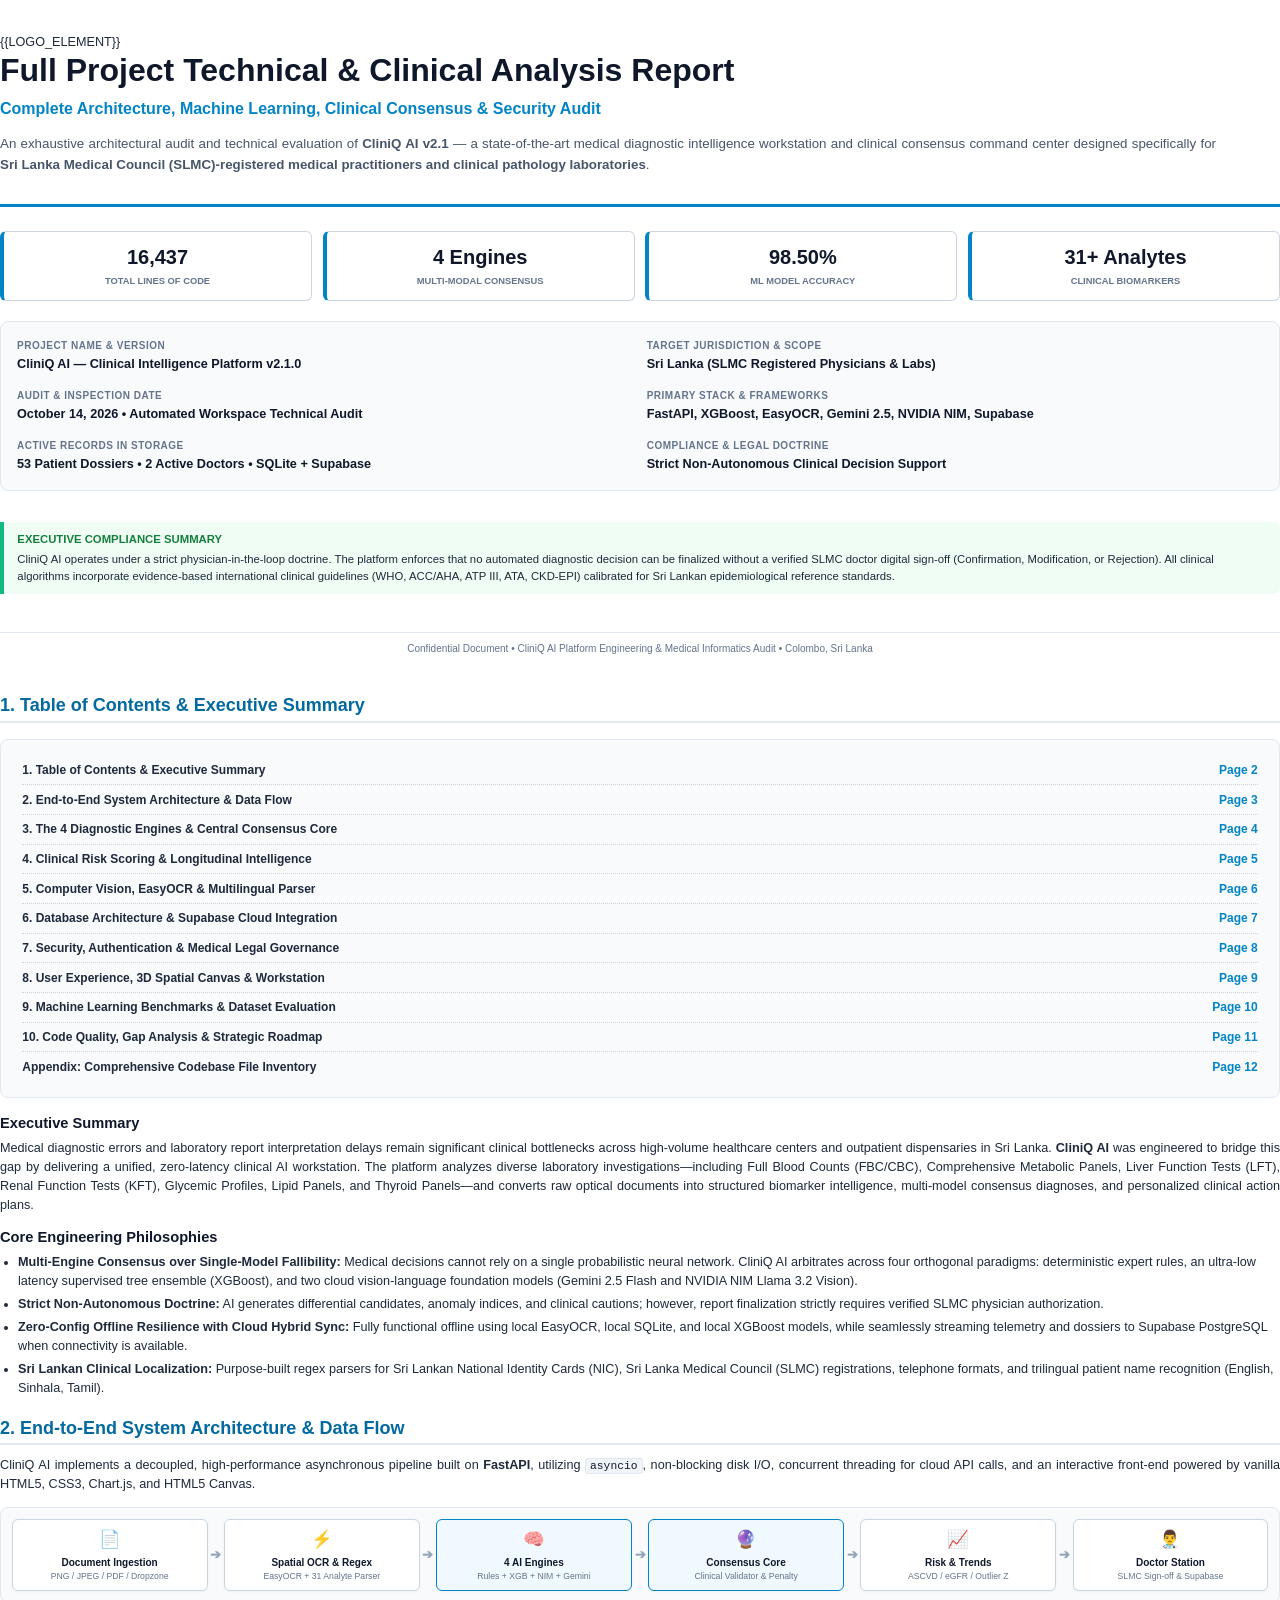
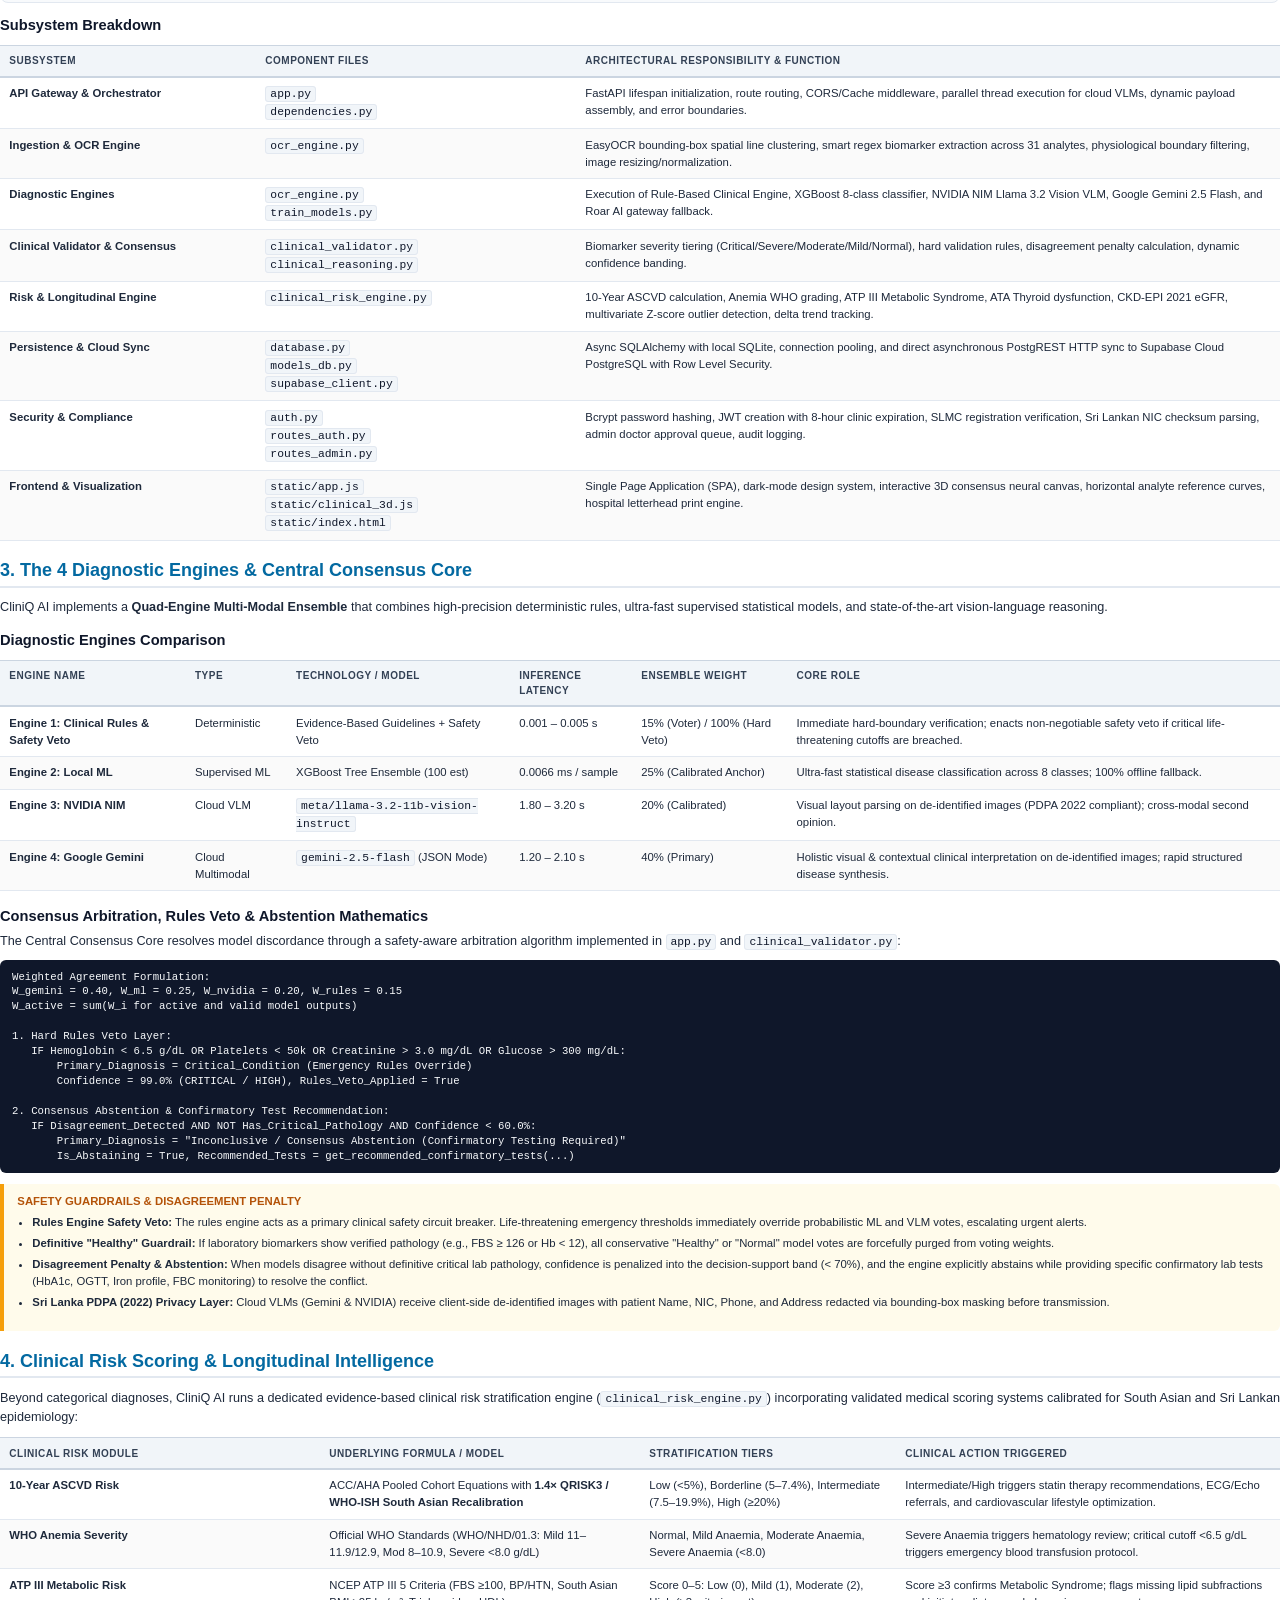
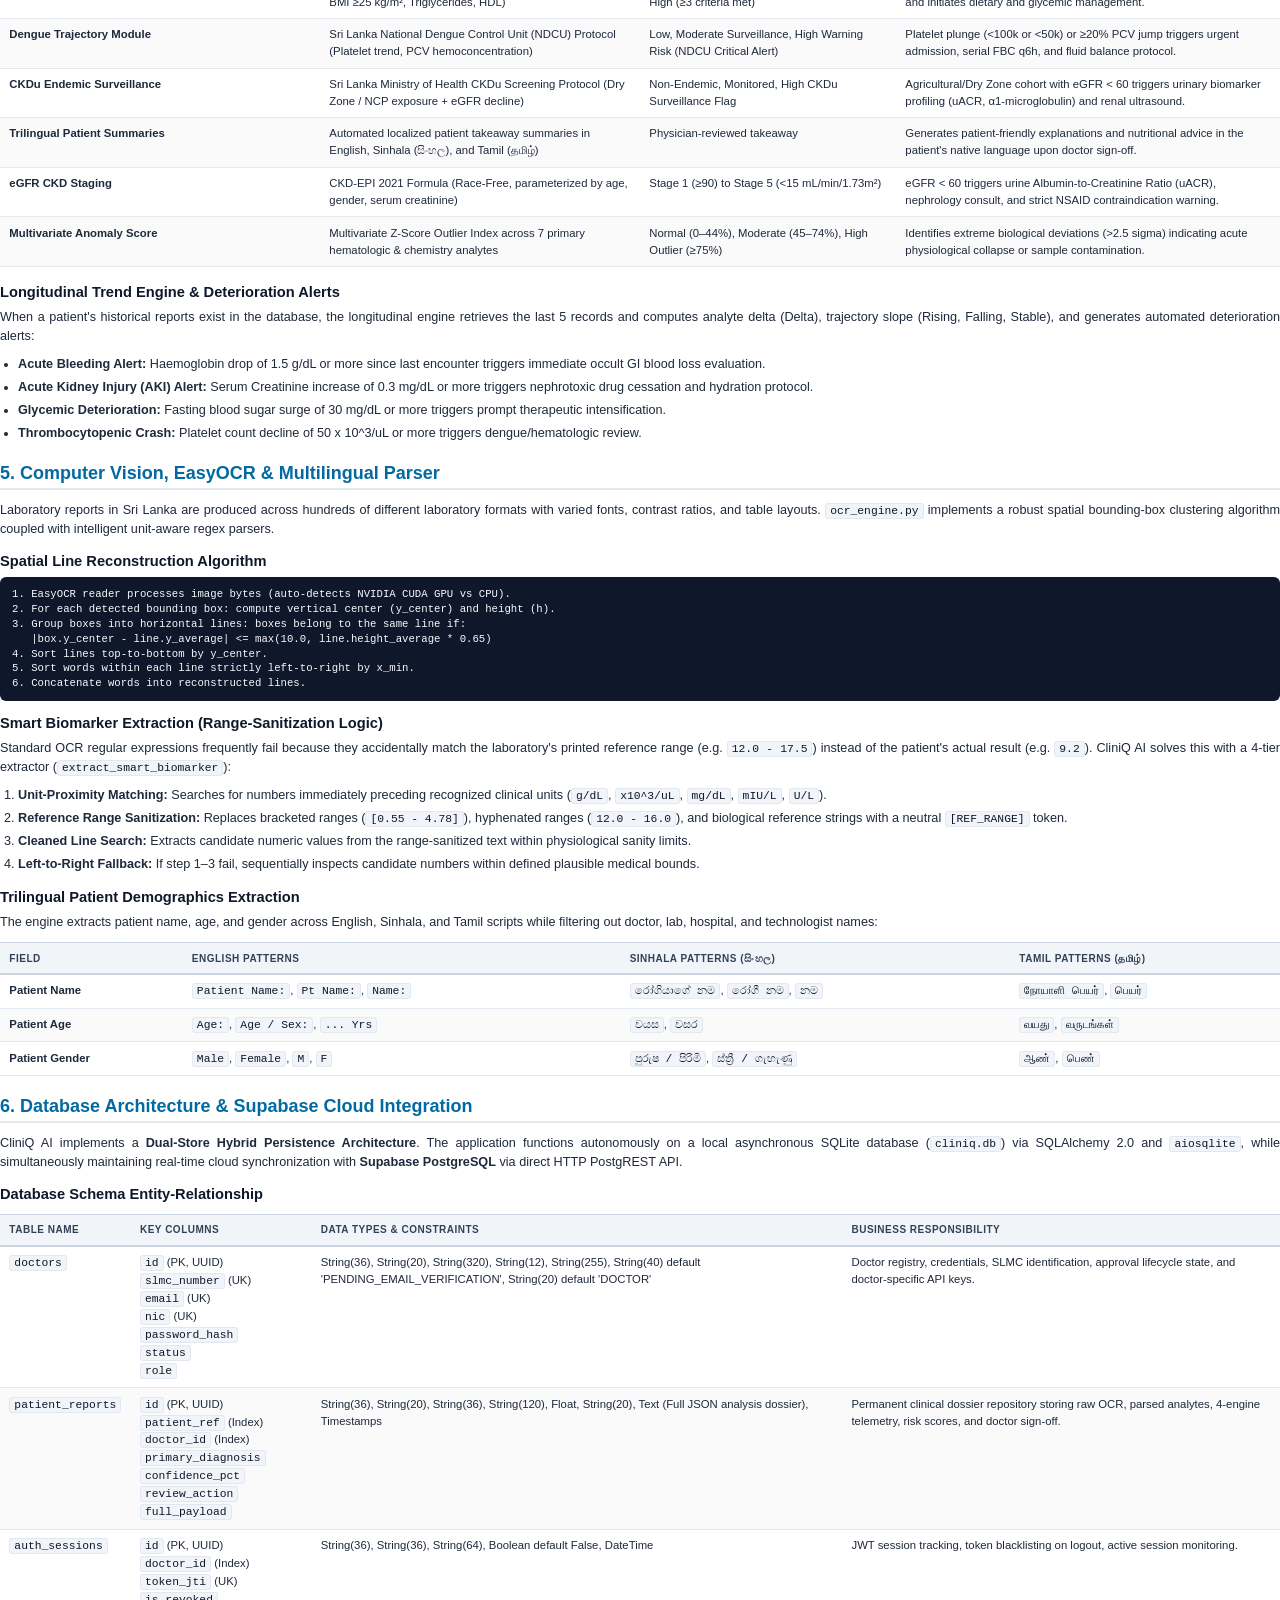
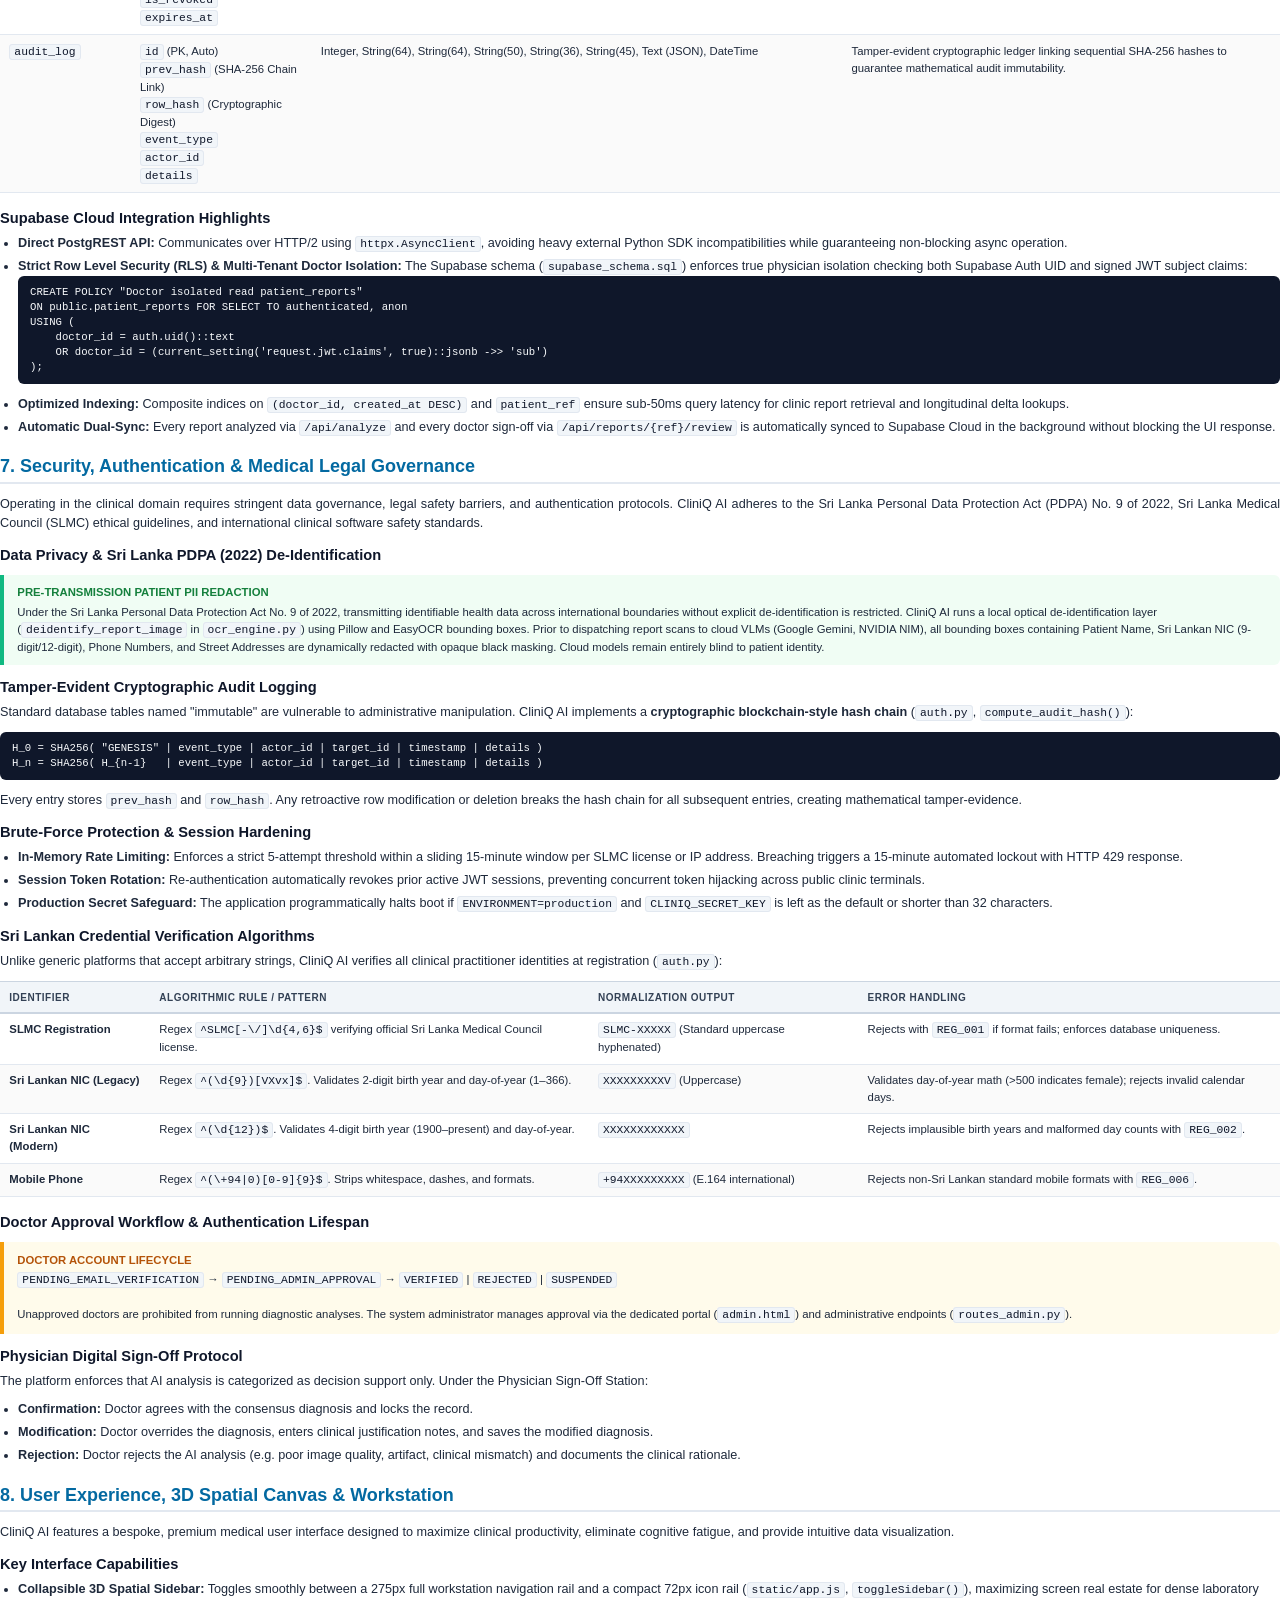
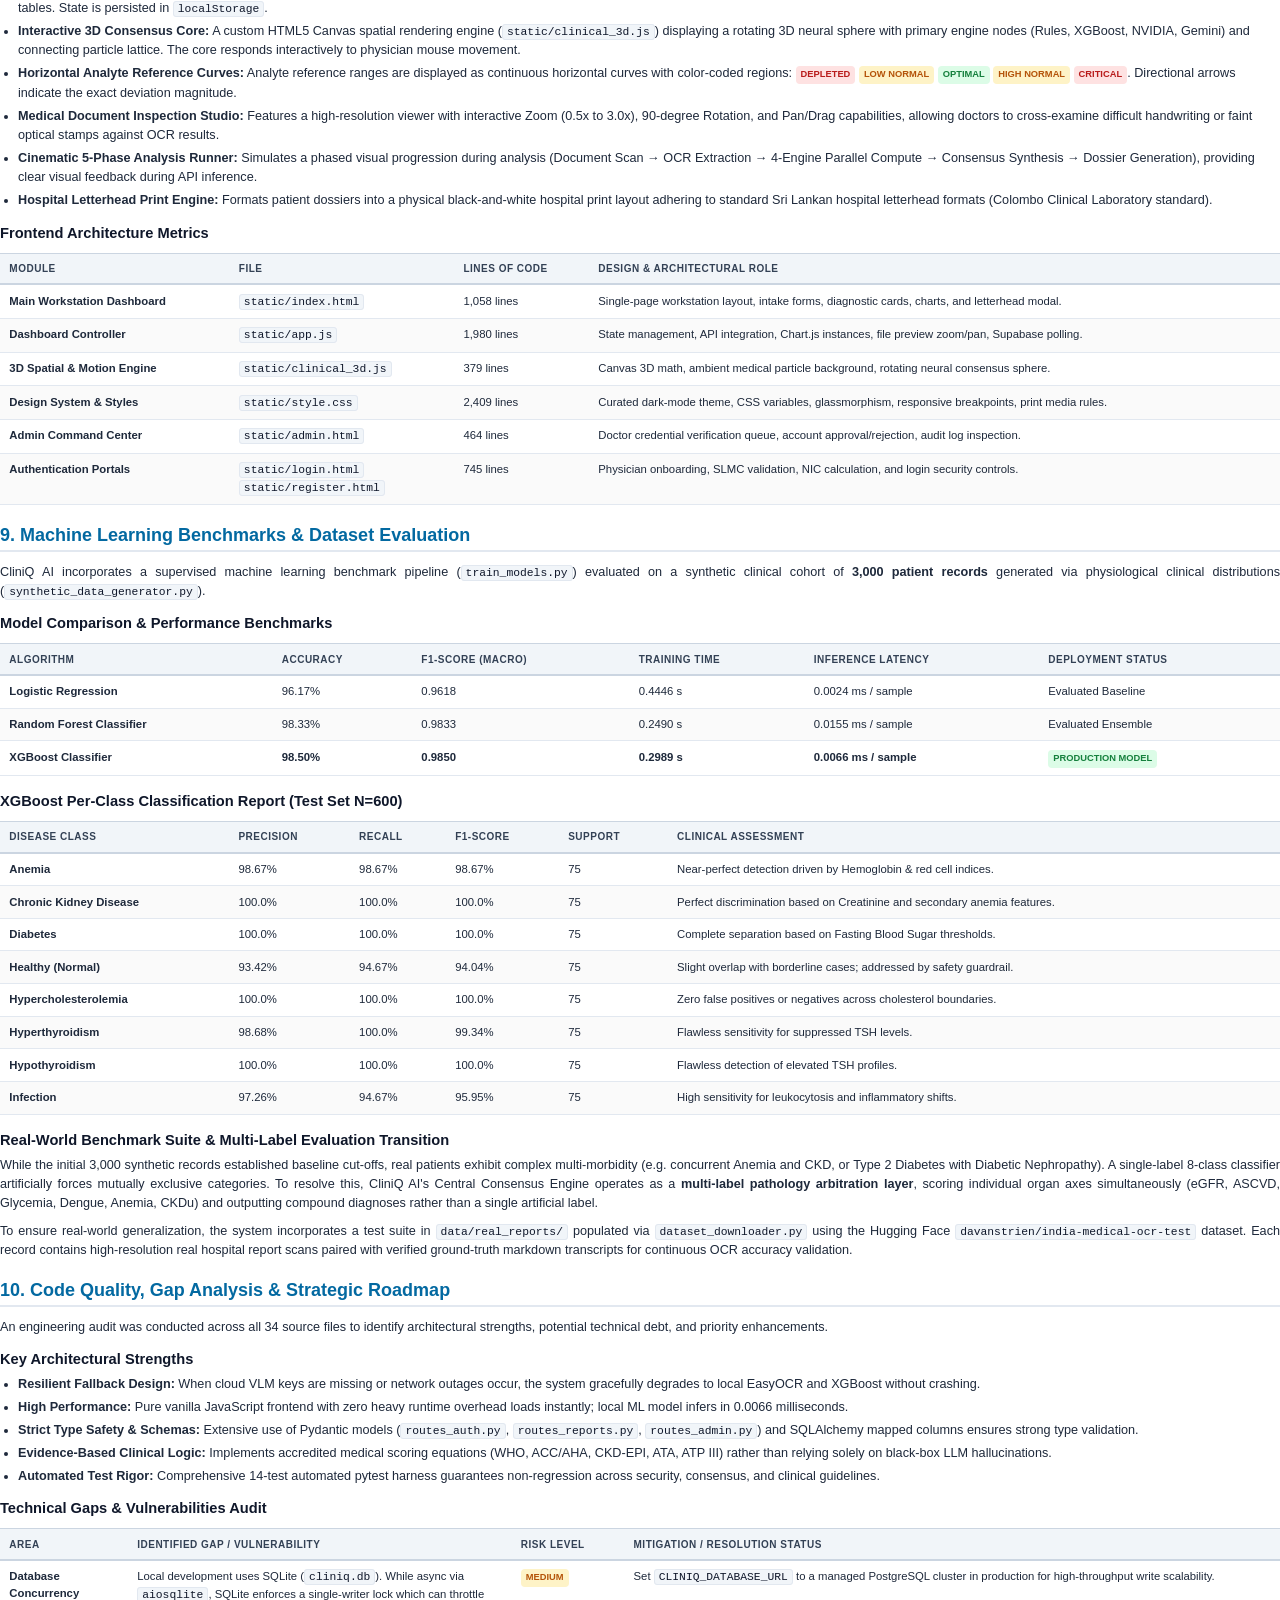
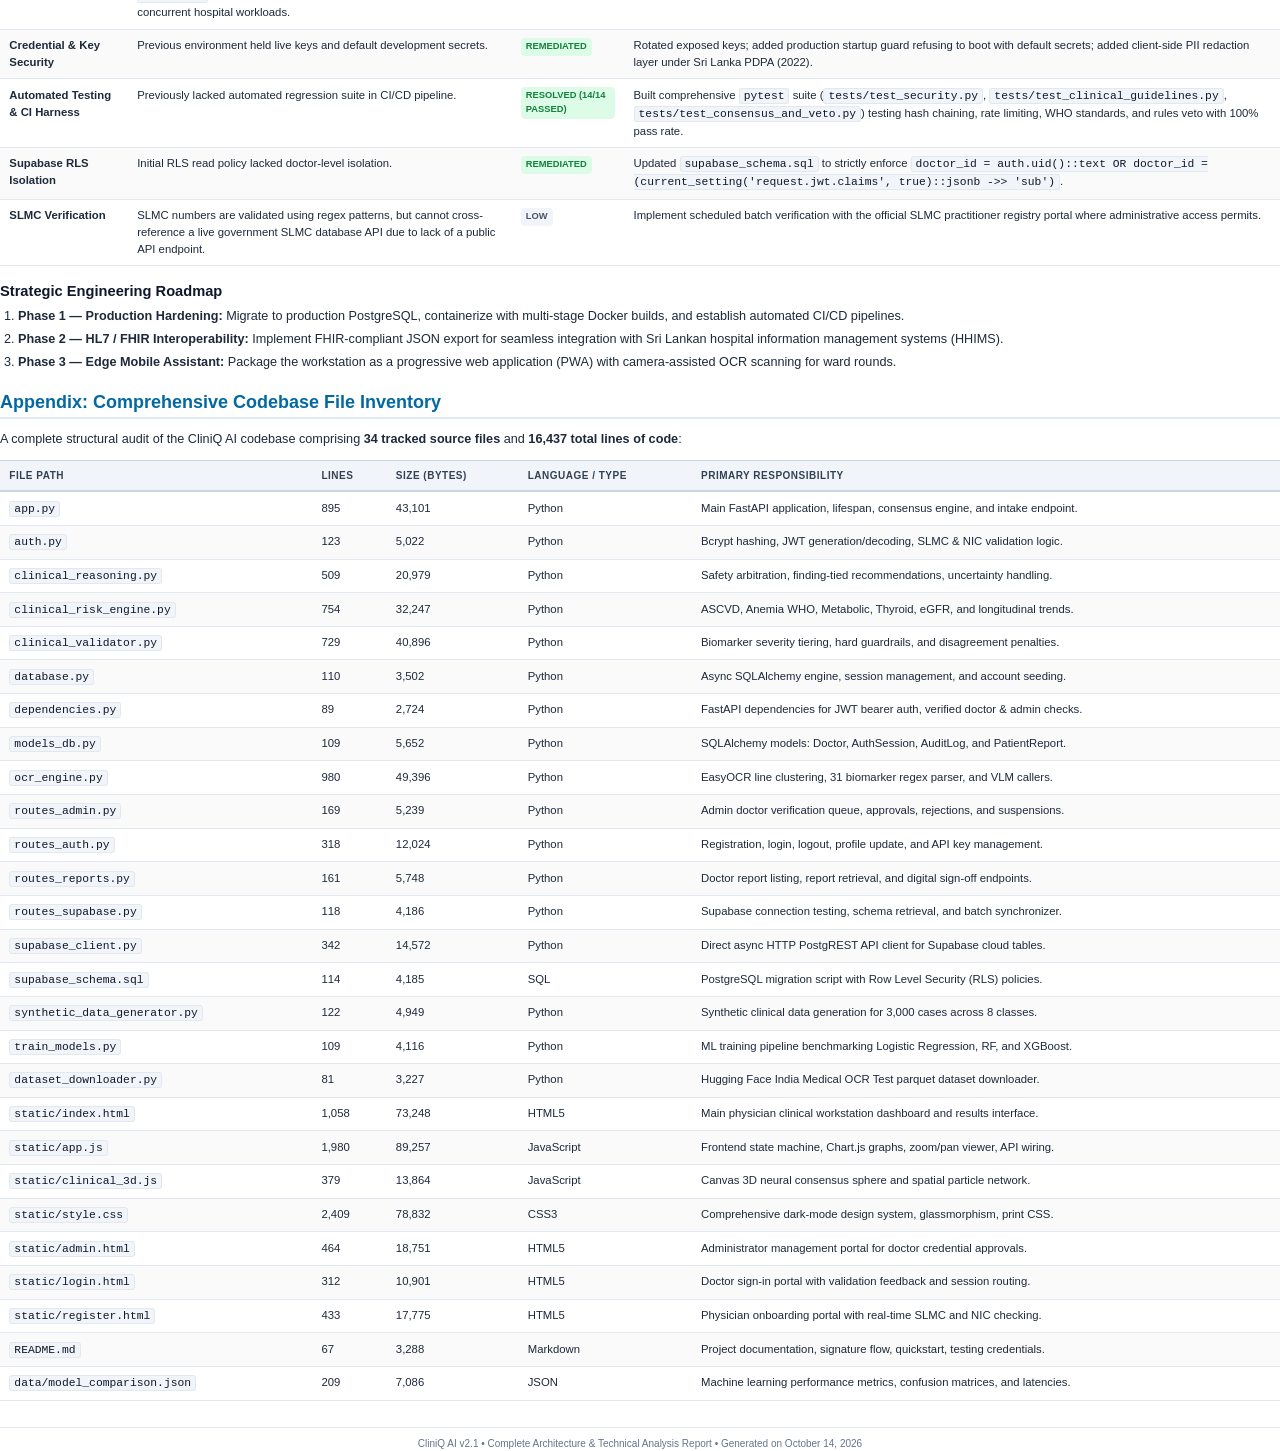
==== report_template.html @ 12ddd4d8 "feat(security,clinical): enforce isolated RLS, tamper-evident audit chaining, PDPA de-identification" ====
<!DOCTYPE html>
<html lang="en">
<head>
<meta charset="UTF-8">
<title>CliniQ AI — Complete Project Analysis & Technical Audit Report</title>
<style>
    @page {
        size: A4;
        margin: 16mm 16mm 18mm 16mm;
    }
    
    * {
        box-sizing: border-box;
        margin: 0;
        padding: 0;
    }
    
    body {
        font-family: 'Segoe UI', -apple-system, BlinkMacSystemFont, Roboto, Helvetica, Arial, sans-serif;
        color: #1e293b;
        background: #ffffff;
        line-height: 1.5;
        font-size: 9.5pt;
    }

    /* Typography */
    h1, h2, h3, h4, h5 {
        color: #0f172a;
        font-weight: 700;
        line-height: 1.25;
    }

    h1 { font-size: 22pt; letter-spacing: -0.5px; }
    h2 { 
        font-size: 13.5pt; 
        border-bottom: 2px solid #e2e8f0; 
        padding-bottom: 4px; 
        margin-top: 14pt; 
        margin-bottom: 8pt;
        color: #0369a1;
        display: flex;
        align-items: center;
        gap: 8px;
    }
    h3 { font-size: 11pt; margin-top: 10pt; margin-bottom: 5pt; color: #0f172a; }
    h4 { font-size: 9.5pt; font-weight: 600; color: #334155; margin-top: 8pt; margin-bottom: 3pt; }

    p {
        margin-bottom: 7pt;
        text-align: justify;
    }

    ul, ol {
        margin-left: 18px;
        margin-bottom: 8pt;
    }

    li {
        margin-bottom: 3pt;
    }

    /* Code & Pre */
    code, pre {
        font-family: 'Consolas', 'Courier New', monospace;
    }
    
    code {
        background: #f1f5f9;
        color: #0f172a;
        padding: 1px 4px;
        border-radius: 3px;
        font-size: 8.5pt;
        border: 1px solid #e2e8f0;
    }

    pre {
        background: #0f172a;
        color: #f8fafc;
        padding: 7pt 9pt;
        border-radius: 6px;
        font-size: 8pt;
        overflow-x: auto;
        margin-bottom: 8pt;
        line-height: 1.4;
    }

    /* Layout Elements */
    .page-break {
        page-break-after: always;
    }

    .avoid-break {
        page-break-inside: avoid;
    }

    /* Cover Page */
    .cover-page {
        padding-top: 25pt;
        padding-bottom: 15pt;
        height: 100%;
        display: flex;
        flex-direction: column;
        justify-content: space-between;
    }

    .cover-header {
        border-bottom: 3px solid #0284c7;
        padding-bottom: 14pt;
        margin-bottom: 18pt;
    }

    .brand-logo {
        height: 44px;
        margin-bottom: 10pt;
    }

    .cover-title {
        font-size: 24pt;
        font-weight: 800;
        color: #0f172a;
        line-height: 1.15;
        margin-bottom: 6pt;
    }

    .cover-subtitle {
        font-size: 12pt;
        color: #0284c7;
        font-weight: 600;
        margin-bottom: 10pt;
    }

    .cover-desc {
        font-size: 10pt;
        color: #475569;
        line-height: 1.55;
        max-width: 95%;
    }

    .meta-grid {
        display: grid;
        grid-template-columns: repeat(2, 1fr);
        gap: 10pt;
        background: #f8fafc;
        border: 1px solid #e2e8f0;
        border-radius: 8px;
        padding: 12pt;
        margin: 15pt 0;
    }

    .meta-item {
        display: flex;
        flex-direction: column;
    }

    .meta-label {
        font-size: 7.5pt;
        text-transform: uppercase;
        color: #64748b;
        font-weight: 700;
        letter-spacing: 0.5px;
        margin-bottom: 2pt;
    }

    .meta-val {
        font-size: 9.5pt;
        font-weight: 600;
        color: #0f172a;
    }

    .kpi-row {
        display: grid;
        grid-template-columns: repeat(4, 1fr);
        gap: 8pt;
        margin: 14pt 0;
    }

    .kpi-card {
        background: #ffffff;
        border: 1px solid #cbd5e1;
        border-left: 4px solid #0284c7;
        border-radius: 6px;
        padding: 8pt 6pt;
        text-align: center;
    }

    .kpi-num {
        font-size: 15pt;
        font-weight: 800;
        color: #0f172a;
    }

    .kpi-lbl {
        font-size: 7pt;
        font-weight: 600;
        color: #64748b;
        text-transform: uppercase;
        margin-top: 2pt;
    }

    /* Table of Contents */
    .toc-container {
        background: #f8fafc;
        border: 1px solid #e2e8f0;
        border-radius: 8px;
        padding: 12pt 16pt;
        margin: 12pt 0;
    }

    .toc-item {
        display: flex;
        justify-content: space-between;
        padding: 4pt 0;
        border-bottom: 1px dotted #cbd5e1;
        font-size: 9pt;
    }

    .toc-item:last-child {
        border-bottom: none;
    }

    .toc-title {
        font-weight: 600;
        color: #1e293b;
    }

    .toc-pg {
        color: #0284c7;
        font-weight: 700;
    }

    /* Tables */
    table {
        width: 100%;
        border-collapse: collapse;
        margin: 8pt 0 12pt 0;
        font-size: 8.5pt;
    }

    th, td {
        padding: 5.5pt 7pt;
        text-align: left;
        border-bottom: 1px solid #e2e8f0;
        vertical-align: top;
    }

    th {
        background: #f1f5f9;
        color: #334155;
        font-weight: 700;
        text-transform: uppercase;
        font-size: 7.5pt;
        letter-spacing: 0.5px;
        border-top: 1px solid #cbd5e1;
        border-bottom: 2px solid #cbd5e1;
    }

    tr:nth-child(even) td {
        background: #fafafa;
    }

    /* Badges */
    .badge {
        display: inline-block;
        padding: 2px 5px;
        border-radius: 4px;
        font-size: 7pt;
        font-weight: 700;
        text-transform: uppercase;
    }

    .badge-primary { background: #e0f2fe; color: #0369a1; }
    .badge-success { background: #dcfce7; color: #15803d; }
    .badge-warning { background: #fef3c7; color: #b45309; }
    .badge-danger  { background: #fee2e2; color: #b91c1c; }
    .badge-neutral { background: #f1f5f9; color: #475569; }

    /* Callout Boxes */
    .callout {
        border-left: 4px solid #0284c7;
        background: #f0f9ff;
        padding: 7pt 10pt;
        border-radius: 0 6px 6px 0;
        margin: 8pt 0;
        font-size: 8.5pt;
    }

    .callout-title {
        font-weight: 700;
        color: #0369a1;
        margin-bottom: 2pt;
    }

    .callout-warning {
        border-left-color: #f59e0b;
        background: #fffbeb;
    }

    .callout-warning .callout-title {
        color: #b45309;
    }

    .callout-success {
        border-left-color: #10b981;
        background: #f0fdf4;
    }

    .callout-success .callout-title {
        color: #15803d;
    }

    /* Architecture Diagrams (CSS Box flow) */
    .pipeline-diagram {
        display: flex;
        align-items: center;
        justify-content: space-between;
        background: #f8fafc;
        border: 1px solid #e2e8f0;
        border-radius: 8px;
        padding: 8pt 6pt;
        margin: 10pt 0;
    }

    .pipeline-step {
        background: #ffffff;
        border: 1px solid #cbd5e1;
        border-radius: 6px;
        padding: 5pt 6pt;
        text-align: center;
        flex: 1;
        margin: 0 2pt;
        box-shadow: 0 1px 3px rgba(0,0,0,0.04);
    }

    .pipeline-step.active {
        border-color: #0284c7;
        background: #f0f9ff;
    }

    .step-icon {
        font-size: 13pt;
        margin-bottom: 2pt;
    }

    .step-title {
        font-size: 7.5pt;
        font-weight: 700;
        color: #0f172a;
    }

    .step-sub {
        font-size: 6.5pt;
        color: #64748b;
    }

    .pipeline-arrow {
        color: #94a3b8;
        font-weight: 800;
        font-size: 10pt;
    }

    .footer-note {
        margin-top: 20pt;
        border-top: 1px solid #e2e8f0;
        padding-top: 6pt;
        font-size: 7.5pt;
        color: #64748b;
        text-align: center;
    }
</style>
</head>
<body>

<!-- ══════════════════════════ PAGE 1: COVER PAGE ══════════════════════════ -->
<div class="cover-page">
    <div>
        <div class="cover-header">
            {{LOGO_ELEMENT}}
            <div class="cover-title">Full Project Technical & Clinical Analysis Report</div>
            <div class="cover-subtitle">Complete Architecture, Machine Learning, Clinical Consensus & Security Audit</div>
            <p class="cover-desc">
                An exhaustive architectural audit and technical evaluation of <strong>CliniQ AI v2.1</strong> — a state-of-the-art medical diagnostic intelligence workstation and clinical consensus command center designed specifically for <strong>Sri Lanka Medical Council (SLMC)-registered medical practitioners and clinical pathology laboratories</strong>.
            </p>
        </div>

        <div class="kpi-row">
            <div class="kpi-card">
                <div class="kpi-num">16,437</div>
                <div class="kpi-lbl">Total Lines of Code</div>
            </div>
            <div class="kpi-card">
                <div class="kpi-num">4 Engines</div>
                <div class="kpi-lbl">Multi-Modal Consensus</div>
            </div>
            <div class="kpi-card">
                <div class="kpi-num">98.50%</div>
                <div class="kpi-lbl">ML Model Accuracy</div>
            </div>
            <div class="kpi-card">
                <div class="kpi-num">31+ Analytes</div>
                <div class="kpi-lbl">Clinical Biomarkers</div>
            </div>
        </div>

        <div class="meta-grid">
            <div class="meta-item">
                <span class="meta-label">Project Name & Version</span>
                <span class="meta-val">CliniQ AI — Clinical Intelligence Platform v2.1.0</span>
            </div>
            <div class="meta-item">
                <span class="meta-label">Target Jurisdiction & Scope</span>
                <span class="meta-val">Sri Lanka (SLMC Registered Physicians & Labs)</span>
            </div>
            <div class="meta-item">
                <span class="meta-label">Audit & Inspection Date</span>
                <span class="meta-val">October 14, 2026 • Automated Workspace Technical Audit</span>
            </div>
            <div class="meta-item">
                <span class="meta-label">Primary Stack & Frameworks</span>
                <span class="meta-val">FastAPI, XGBoost, EasyOCR, Gemini 2.5, NVIDIA NIM, Supabase</span>
            </div>
            <div class="meta-item">
                <span class="meta-label">Active Records in Storage</span>
                <span class="meta-val">53 Patient Dossiers • 2 Active Doctors • SQLite + Supabase</span>
            </div>
            <div class="meta-item">
                <span class="meta-label">Compliance & Legal Doctrine</span>
                <span class="meta-val">Strict Non-Autonomous Clinical Decision Support</span>
            </div>
        </div>
    </div>

    <div class="callout callout-success">
        <div class="callout-title">EXECUTIVE COMPLIANCE SUMMARY</div>
        CliniQ AI operates under a strict physician-in-the-loop doctrine. The platform enforces that no automated diagnostic decision can be finalized without a verified SLMC doctor digital sign-off (Confirmation, Modification, or Rejection). All clinical algorithms incorporate evidence-based international clinical guidelines (WHO, ACC/AHA, ATP III, ATA, CKD-EPI) calibrated for Sri Lankan epidemiological reference standards.
    </div>

    <div class="footer-note">
        Confidential Document • CliniQ AI Platform Engineering & Medical Informatics Audit • Colombo, Sri Lanka
    </div>
</div>

<div class="page-break"></div>

<!-- ══════════════════════════ PAGE 2: TABLE OF CONTENTS & EXEC SUMMARY ══════════════════════════ -->
<h2>1. Table of Contents & Executive Summary</h2>

<div class="toc-container">
    <div class="toc-item">
        <span class="toc-title">1. Table of Contents & Executive Summary</span>
        <span class="toc-pg">Page 2</span>
    </div>
    <div class="toc-item">
        <span class="toc-title">2. End-to-End System Architecture & Data Flow</span>
        <span class="toc-pg">Page 3</span>
    </div>
    <div class="toc-item">
        <span class="toc-title">3. The 4 Diagnostic Engines & Central Consensus Core</span>
        <span class="toc-pg">Page 4</span>
    </div>
    <div class="toc-item">
        <span class="toc-title">4. Clinical Risk Scoring & Longitudinal Intelligence</span>
        <span class="toc-pg">Page 5</span>
    </div>
    <div class="toc-item">
        <span class="toc-title">5. Computer Vision, EasyOCR & Multilingual Parser</span>
        <span class="toc-pg">Page 6</span>
    </div>
    <div class="toc-item">
        <span class="toc-title">6. Database Architecture & Supabase Cloud Integration</span>
        <span class="toc-pg">Page 7</span>
    </div>
    <div class="toc-item">
        <span class="toc-title">7. Security, Authentication & Medical Legal Governance</span>
        <span class="toc-pg">Page 8</span>
    </div>
    <div class="toc-item">
        <span class="toc-title">8. User Experience, 3D Spatial Canvas & Workstation</span>
        <span class="toc-pg">Page 9</span>
    </div>
    <div class="toc-item">
        <span class="toc-title">9. Machine Learning Benchmarks & Dataset Evaluation</span>
        <span class="toc-pg">Page 10</span>
    </div>
    <div class="toc-item">
        <span class="toc-title">10. Code Quality, Gap Analysis & Strategic Roadmap</span>
        <span class="toc-pg">Page 11</span>
    </div>
    <div class="toc-item">
        <span class="toc-title">Appendix: Comprehensive Codebase File Inventory</span>
        <span class="toc-pg">Page 12</span>
    </div>
</div>

<h3>Executive Summary</h3>
<p>
    Medical diagnostic errors and laboratory report interpretation delays remain significant clinical bottlenecks across high-volume healthcare centers and outpatient dispensaries in Sri Lanka. <strong>CliniQ AI</strong> was engineered to bridge this gap by delivering a unified, zero-latency clinical AI workstation. The platform analyzes diverse laboratory investigations—including Full Blood Counts (FBC/CBC), Comprehensive Metabolic Panels, Liver Function Tests (LFT), Renal Function Tests (KFT), Glycemic Profiles, Lipid Panels, and Thyroid Panels—and converts raw optical documents into structured biomarker intelligence, multi-model consensus diagnoses, and personalized clinical action plans.
</p>

<h3>Core Engineering Philosophies</h3>
<ul>
    <li><strong>Multi-Engine Consensus over Single-Model Fallibility:</strong> Medical decisions cannot rely on a single probabilistic neural network. CliniQ AI arbitrates across four orthogonal paradigms: deterministic expert rules, an ultra-low latency supervised tree ensemble (XGBoost), and two cloud vision-language foundation models (Gemini 2.5 Flash and NVIDIA NIM Llama 3.2 Vision).</li>
    <li><strong>Strict Non-Autonomous Doctrine:</strong> AI generates differential candidates, anomaly indices, and clinical cautions; however, report finalization strictly requires verified SLMC physician authorization.</li>
    <li><strong>Zero-Config Offline Resilience with Cloud Hybrid Sync:</strong> Fully functional offline using local EasyOCR, local SQLite, and local XGBoost models, while seamlessly streaming telemetry and dossiers to Supabase PostgreSQL when connectivity is available.</li>
    <li><strong>Sri Lankan Clinical Localization:</strong> Purpose-built regex parsers for Sri Lankan National Identity Cards (NIC), Sri Lanka Medical Council (SLMC) registrations, telephone formats, and trilingual patient name recognition (English, Sinhala, Tamil).</li>
</ul>

<div class="page-break"></div>

<!-- ══════════════════════════ PAGE 3: SYSTEM ARCHITECTURE ══════════════════════════ -->
<h2>2. End-to-End System Architecture & Data Flow</h2>

<p>
    CliniQ AI implements a decoupled, high-performance asynchronous pipeline built on <strong>FastAPI</strong>, utilizing <code>asyncio</code>, non-blocking disk I/O, concurrent threading for cloud API calls, and an interactive front-end powered by vanilla HTML5, CSS3, Chart.js, and HTML5 Canvas.
</p>

<div class="pipeline-diagram avoid-break">
    <div class="pipeline-step">
        <div class="step-icon">📄</div>
        <div class="step-title">Document Ingestion</div>
        <div class="step-sub">PNG / JPEG / PDF / Dropzone</div>
    </div>
    <div class="pipeline-arrow">➔</div>
    <div class="pipeline-step">
        <div class="step-icon">⚡</div>
        <div class="step-title">Spatial OCR & Regex</div>
        <div class="step-sub">EasyOCR + 31 Analyte Parser</div>
    </div>
    <div class="pipeline-arrow">➔</div>
    <div class="pipeline-step active">
        <div class="step-icon">🧠</div>
        <div class="step-title">4 AI Engines</div>
        <div class="step-sub">Rules + XGB + NIM + Gemini</div>
    </div>
    <div class="pipeline-arrow">➔</div>
    <div class="pipeline-step active">
        <div class="step-icon">🔮</div>
        <div class="step-title">Consensus Core</div>
        <div class="step-sub">Clinical Validator & Penalty</div>
    </div>
    <div class="pipeline-arrow">➔</div>
    <div class="pipeline-step">
        <div class="step-icon">📈</div>
        <div class="step-title">Risk & Trends</div>
        <div class="step-sub">ASCVD / eGFR / Outlier Z</div>
    </div>
    <div class="pipeline-arrow">➔</div>
    <div class="pipeline-step">
        <div class="step-icon">👨‍⚕️</div>
        <div class="step-title">Doctor Station</div>
        <div class="step-sub">SLMC Sign-off & Supabase</div>
    </div>
</div>

<h3>Subsystem Breakdown</h3>
<table>
    <thead>
        <tr>
            <th style="width: 20%;">Subsystem</th>
            <th style="width: 25%;">Component Files</th>
            <th style="width: 55%;">Architectural Responsibility & Function</th>
        </tr>
    </thead>
    <tbody>
        <tr>
            <td><strong>API Gateway & Orchestrator</strong></td>
            <td><code>app.py</code><br><code>dependencies.py</code></td>
            <td>FastAPI lifespan initialization, route routing, CORS/Cache middleware, parallel thread execution for cloud VLMs, dynamic payload assembly, and error boundaries.</td>
        </tr>
        <tr>
            <td><strong>Ingestion & OCR Engine</strong></td>
            <td><code>ocr_engine.py</code></td>
            <td>EasyOCR bounding-box spatial line clustering, smart regex biomarker extraction across 31 analytes, physiological boundary filtering, image resizing/normalization.</td>
        </tr>
        <tr>
            <td><strong>Diagnostic Engines</strong></td>
            <td><code>ocr_engine.py</code><br><code>train_models.py</code></td>
            <td>Execution of Rule-Based Clinical Engine, XGBoost 8-class classifier, NVIDIA NIM Llama 3.2 Vision VLM, Google Gemini 2.5 Flash, and Roar AI gateway fallback.</td>
        </tr>
        <tr>
            <td><strong>Clinical Validator & Consensus</strong></td>
            <td><code>clinical_validator.py</code><br><code>clinical_reasoning.py</code></td>
            <td>Biomarker severity tiering (Critical/Severe/Moderate/Mild/Normal), hard validation rules, disagreement penalty calculation, dynamic confidence banding.</td>
        </tr>
        <tr>
            <td><strong>Risk & Longitudinal Engine</strong></td>
            <td><code>clinical_risk_engine.py</code></td>
            <td>10-Year ASCVD calculation, Anemia WHO grading, ATP III Metabolic Syndrome, ATA Thyroid dysfunction, CKD-EPI 2021 eGFR, multivariate Z-score outlier detection, delta trend tracking.</td>
        </tr>
        <tr>
            <td><strong>Persistence & Cloud Sync</strong></td>
            <td><code>database.py</code><br><code>models_db.py</code><br><code>supabase_client.py</code></td>
            <td>Async SQLAlchemy with local SQLite, connection pooling, and direct asynchronous PostgREST HTTP sync to Supabase Cloud PostgreSQL with Row Level Security.</td>
        </tr>
        <tr>
            <td><strong>Security & Compliance</strong></td>
            <td><code>auth.py</code><br><code>routes_auth.py</code><br><code>routes_admin.py</code></td>
            <td>Bcrypt password hashing, JWT creation with 8-hour clinic expiration, SLMC registration verification, Sri Lankan NIC checksum parsing, admin doctor approval queue, audit logging.</td>
        </tr>
        <tr>
            <td><strong>Frontend & Visualization</strong></td>
            <td><code>static/app.js</code><br><code>static/clinical_3d.js</code><br><code>static/index.html</code></td>
            <td>Single Page Application (SPA), dark-mode design system, interactive 3D consensus neural canvas, horizontal analyte reference curves, hospital letterhead print engine.</td>
        </tr>
    </tbody>
</table>

<div class="page-break"></div>

<!-- ══════════════════════════ PAGE 4: THE 4 DIAGNOSTIC ENGINES ══════════════════════════ -->
<h2>3. The 4 Diagnostic Engines & Central Consensus Core</h2>

<p>
    CliniQ AI implements a <strong>Quad-Engine Multi-Modal Ensemble</strong> that combines high-precision deterministic rules, ultra-fast supervised statistical models, and state-of-the-art vision-language reasoning.
</p>

<h3>Diagnostic Engines Comparison</h3>
<table>
    <thead>
        <tr>
            <th>Engine Name</th>
            <th>Type</th>
            <th>Technology / Model</th>
            <th>Inference Latency</th>
            <th>Ensemble Weight</th>
            <th>Core Role</th>
        </tr>
    </thead>
    <tbody>
        <tr>
            <td><strong>Engine 1: Clinical Rules & Safety Veto</strong></td>
            <td>Deterministic</td>
            <td>Evidence-Based Guidelines + Safety Veto</td>
            <td>0.001 – 0.005 s</td>
            <td>15% (Voter) / 100% (Hard Veto)</td>
            <td>Immediate hard-boundary verification; enacts non-negotiable safety veto if critical life-threatening cutoffs are breached.</td>
        </tr>
        <tr>
            <td><strong>Engine 2: Local ML</strong></td>
            <td>Supervised ML</td>
            <td>XGBoost Tree Ensemble (100 est)</td>
            <td>0.0066 ms / sample</td>
            <td>25% (Calibrated Anchor)</td>
            <td>Ultra-fast statistical disease classification across 8 classes; 100% offline fallback.</td>
        </tr>
        <tr>
            <td><strong>Engine 3: NVIDIA NIM</strong></td>
            <td>Cloud VLM</td>
            <td><code>meta/llama-3.2-11b-vision-instruct</code></td>
            <td>1.80 – 3.20 s</td>
            <td>20% (Calibrated)</td>
            <td>Visual layout parsing on de-identified images (PDPA 2022 compliant); cross-modal second opinion.</td>
        </tr>
        <tr>
            <td><strong>Engine 4: Google Gemini</strong></td>
            <td>Cloud Multimodal</td>
            <td><code>gemini-2.5-flash</code> (JSON Mode)</td>
            <td>1.20 – 2.10 s</td>
            <td>40% (Primary)</td>
            <td>Holistic visual & contextual clinical interpretation on de-identified images; rapid structured disease synthesis.</td>
        </tr>
    </tbody>
</table>

<h3>Consensus Arbitration, Rules Veto & Abstention Mathematics</h3>
<p>
    The Central Consensus Core resolves model discordance through a safety-aware arbitration algorithm implemented in <code>app.py</code> and <code>clinical_validator.py</code>:
</p>
<pre>
Weighted Agreement Formulation:
W_gemini = 0.40, W_ml = 0.25, W_nvidia = 0.20, W_rules = 0.15
W_active = sum(W_i for active and valid model outputs)

1. Hard Rules Veto Layer:
   IF Hemoglobin &lt; 6.5 g/dL OR Platelets &lt; 50k OR Creatinine &gt; 3.0 mg/dL OR Glucose &gt; 300 mg/dL:
       Primary_Diagnosis = Critical_Condition (Emergency Rules Override)
       Confidence = 99.0% (CRITICAL / HIGH), Rules_Veto_Applied = True

2. Consensus Abstention & Confirmatory Test Recommendation:
   IF Disagreement_Detected AND NOT Has_Critical_Pathology AND Confidence &lt; 60.0%:
       Primary_Diagnosis = "Inconclusive / Consensus Abstention (Confirmatory Testing Required)"
       Is_Abstaining = True, Recommended_Tests = get_recommended_confirmatory_tests(...)
</pre>

<div class="callout callout-warning avoid-break">
    <div class="callout-title">SAFETY GUARDRAILS & DISAGREEMENT PENALTY</div>
    <ul style="margin-left: 15px; margin-top: 4px;">
        <li><strong>Rules Engine Safety Veto:</strong> The rules engine acts as a primary clinical safety circuit breaker. Life-threatening emergency thresholds immediately override probabilistic ML and VLM votes, escalating urgent alerts.</li>
        <li><strong>Definitive "Healthy" Guardrail:</strong> If laboratory biomarkers show verified pathology (e.g., FBS &ge; 126 or Hb &lt; 12), all conservative "Healthy" or "Normal" model votes are forcefully purged from voting weights.</li>
        <li><strong>Disagreement Penalty & Abstention:</strong> When models disagree without definitive critical lab pathology, confidence is penalized into the decision-support band (&lt; 70%), and the engine explicitly abstains while providing specific confirmatory lab tests (HbA1c, OGTT, Iron profile, FBC monitoring) to resolve the conflict.</li>
        <li><strong>Sri Lanka PDPA (2022) Privacy Layer:</strong> Cloud VLMs (Gemini & NVIDIA) receive client-side de-identified images with patient Name, NIC, Phone, and Address redacted via bounding-box masking before transmission.</li>
    </ul>
</div>

<div class="page-break"></div>

<!-- ══════════════════════════ PAGE 5: CLINICAL RISK ENGINE ══════════════════════════ -->
<h2>4. Clinical Risk Scoring & Longitudinal Intelligence</h2>

<p>
    Beyond categorical diagnoses, CliniQ AI runs a dedicated evidence-based clinical risk stratification engine (<code>clinical_risk_engine.py</code>) incorporating validated medical scoring systems calibrated for South Asian and Sri Lankan epidemiology:
</p>

<table>
    <thead>
        <tr>
            <th style="width: 25%;">Clinical Risk Module</th>
            <th style="width: 25%;">Underlying Formula / Model</th>
            <th style="width: 20%;">Stratification Tiers</th>
            <th style="width: 30%;">Clinical Action Triggered</th>
        </tr>
    </thead>
    <tbody>
        <tr>
            <td><strong>10-Year ASCVD Risk</strong></td>
            <td>ACC/AHA Pooled Cohort Equations with <strong>1.4&times; QRISK3 / WHO-ISH South Asian Recalibration</strong></td>
            <td>Low (&lt;5%), Borderline (5–7.4%), Intermediate (7.5–19.9%), High (&ge;20%)</td>
            <td>Intermediate/High triggers statin therapy recommendations, ECG/Echo referrals, and cardiovascular lifestyle optimization.</td>
        </tr>
        <tr>
            <td><strong>WHO Anemia Severity</strong></td>
            <td>Official WHO Standards (WHO/NHD/01.3: Mild 11–11.9/12.9, Mod 8–10.9, Severe &lt;8.0 g/dL)</td>
            <td>Normal, Mild Anaemia, Moderate Anaemia, Severe Anaemia (&lt;8.0)</td>
            <td>Severe Anaemia triggers hematology review; critical cutoff &lt;6.5 g/dL triggers emergency blood transfusion protocol.</td>
        </tr>
        <tr>
            <td><strong>ATP III Metabolic Risk</strong></td>
            <td>NCEP ATP III 5 Criteria (FBS &ge;100, BP/HTN, South Asian BMI &ge;25 kg/m&sup2;, Triglycerides, HDL)</td>
            <td>Score 0–5: Low (0), Mild (1), Moderate (2), High (&ge;3 criteria met)</td>
            <td>Score &ge;3 confirms Metabolic Syndrome; flags missing lipid subfractions and initiates dietary and glycemic management.</td>
        </tr>
        <tr>
            <td><strong>Dengue Trajectory Module</strong></td>
            <td>Sri Lanka National Dengue Control Unit (NDCU) Protocol (Platelet trend, PCV hemoconcentration)</td>
            <td>Low, Moderate Surveillance, High Warning Risk (NDCU Critical Alert)</td>
            <td>Platelet plunge (&lt;100k or &lt;50k) or &ge;20% PCV jump triggers urgent admission, serial FBC q6h, and fluid balance protocol.</td>
        </tr>
        <tr>
            <td><strong>CKDu Endemic Surveillance</strong></td>
            <td>Sri Lanka Ministry of Health CKDu Screening Protocol (Dry Zone / NCP exposure + eGFR decline)</td>
            <td>Non-Endemic, Monitored, High CKDu Surveillance Flag</td>
            <td>Agricultural/Dry Zone cohort with eGFR &lt; 60 triggers urinary biomarker profiling (uACR, &alpha;1-microglobulin) and renal ultrasound.</td>
        </tr>
        <tr>
            <td><strong>Trilingual Patient Summaries</strong></td>
            <td>Automated localized patient takeaway summaries in English, Sinhala (සිංහල), and Tamil (தமிழ்)</td>
            <td>Physician-reviewed takeaway</td>
            <td>Generates patient-friendly explanations and nutritional advice in the patient's native language upon doctor sign-off.</td>
        </tr>
        <tr>
            <td><strong>eGFR CKD Staging</strong></td>
            <td>CKD-EPI 2021 Formula (Race-Free, parameterized by age, gender, serum creatinine)</td>
            <td>Stage 1 (&ge;90) to Stage 5 (&lt;15 mL/min/1.73m&sup2;)</td>
            <td>eGFR &lt; 60 triggers urine Albumin-to-Creatinine Ratio (uACR), nephrology consult, and strict NSAID contraindication warning.</td>
        </tr>
        <tr>
            <td><strong>Multivariate Anomaly Score</strong></td>
            <td>Multivariate Z-Score Outlier Index across 7 primary hematologic & chemistry analytes</td>
            <td>Normal (0–44%), Moderate (45–74%), High Outlier (&ge;75%)</td>
            <td>Identifies extreme biological deviations (&gt;2.5 sigma) indicating acute physiological collapse or sample contamination.</td>
        </tr>
    </tbody>
</table>

<h3>Longitudinal Trend Engine & Deterioration Alerts</h3>
<p>
    When a patient's historical reports exist in the database, the longitudinal engine retrieves the last 5 records and computes analyte delta (Delta), trajectory slope (Rising, Falling, Stable), and generates automated deterioration alerts:
</p>
<ul>
    <li><strong>Acute Bleeding Alert:</strong> Haemoglobin drop of 1.5 g/dL or more since last encounter triggers immediate occult GI blood loss evaluation.</li>
    <li><strong>Acute Kidney Injury (AKI) Alert:</strong> Serum Creatinine increase of 0.3 mg/dL or more triggers nephrotoxic drug cessation and hydration protocol.</li>
    <li><strong>Glycemic Deterioration:</strong> Fasting blood sugar surge of 30 mg/dL or more triggers prompt therapeutic intensification.</li>
    <li><strong>Thrombocytopenic Crash:</strong> Platelet count decline of 50 x 10^3/uL or more triggers dengue/hematologic review.</li>
</ul>

<div class="page-break"></div>

<!-- ══════════════════════════ PAGE 6: OCR & BIOMARKER ENGINE ══════════════════════════ -->
<h2>5. Computer Vision, EasyOCR & Multilingual Parser</h2>

<p>
    Laboratory reports in Sri Lanka are produced across hundreds of different laboratory formats with varied fonts, contrast ratios, and table layouts. <code>ocr_engine.py</code> implements a robust spatial bounding-box clustering algorithm coupled with intelligent unit-aware regex parsers.
</p>

<h3>Spatial Line Reconstruction Algorithm</h3>
<pre>
1. EasyOCR reader processes image bytes (auto-detects NVIDIA CUDA GPU vs CPU).
2. For each detected bounding box: compute vertical center (y_center) and height (h).
3. Group boxes into horizontal lines: boxes belong to the same line if:
   |box.y_center - line.y_average| &lt;= max(10.0, line.height_average * 0.65)
4. Sort lines top-to-bottom by y_center.
5. Sort words within each line strictly left-to-right by x_min.
6. Concatenate words into reconstructed lines.
</pre>

<h3>Smart Biomarker Extraction (Range-Sanitization Logic)</h3>
<p>
    Standard OCR regular expressions frequently fail because they accidentally match the laboratory's printed reference range (e.g. <code>12.0 - 17.5</code>) instead of the patient's actual result (e.g. <code>9.2</code>). CliniQ AI solves this with a 4-tier extractor (<code>extract_smart_biomarker</code>):
</p>
<ol>
    <li><strong>Unit-Proximity Matching:</strong> Searches for numbers immediately preceding recognized clinical units (<code>g/dL</code>, <code>x10^3/uL</code>, <code>mg/dL</code>, <code>mIU/L</code>, <code>U/L</code>).</li>
    <li><strong>Reference Range Sanitization:</strong> Replaces bracketed ranges (<code>[0.55 - 4.78]</code>), hyphenated ranges (<code>12.0 - 16.0</code>), and biological reference strings with a neutral <code>[REF_RANGE]</code> token.</li>
    <li><strong>Cleaned Line Search:</strong> Extracts candidate numeric values from the range-sanitized text within physiological sanity limits.</li>
    <li><strong>Left-to-Right Fallback:</strong> If step 1–3 fail, sequentially inspects candidate numbers within defined plausible medical bounds.</li>
</ol>

<h3>Trilingual Patient Demographics Extraction</h3>
<p>
    The engine extracts patient name, age, and gender across English, Sinhala, and Tamil scripts while filtering out doctor, lab, hospital, and technologist names:
</p>
<table>
    <thead>
        <tr>
            <th>Field</th>
            <th>English Patterns</th>
            <th>Sinhala Patterns (සිංහල)</th>
            <th>Tamil Patterns (தமிழ்)</th>
        </tr>
    </thead>
    <tbody>
        <tr>
            <td><strong>Patient Name</strong></td>
            <td><code>Patient Name:</code>, <code>Pt Name:</code>, <code>Name:</code></td>
            <td><code>රෝගියාගේ නම</code>, <code>රෝගී නම</code>, <code>නම</code></td>
            <td><code>நோயாளி பெயர்</code>, <code>பெயர்</code></td>
        </tr>
        <tr>
            <td><strong>Patient Age</strong></td>
            <td><code>Age:</code>, <code>Age / Sex:</code>, <code>... Yrs</code></td>
            <td><code>වයස</code>, <code>වසර</code></td>
            <td><code>வயது</code>, <code>வருடங்கள்</code></td>
        </tr>
        <tr>
            <td><strong>Patient Gender</strong></td>
            <td><code>Male</code>, <code>Female</code>, <code>M</code>, <code>F</code></td>
            <td><code>පුරුෂ / පිරිමි</code>, <code>ස්ත්‍රී / ගැහැණු</code></td>
            <td><code>ஆண்</code>, <code>பெண்</code></td>
        </tr>
    </tbody>
</table>

<div class="page-break"></div>

<!-- ══════════════════════════ PAGE 7: DATABASE & SUPABASE ══════════════════════════ -->
<h2>6. Database Architecture & Supabase Cloud Integration</h2>

<p>
    CliniQ AI implements a <strong>Dual-Store Hybrid Persistence Architecture</strong>. The application functions autonomously on a local asynchronous SQLite database (<code>cliniq.db</code>) via SQLAlchemy 2.0 and <code>aiosqlite</code>, while simultaneously maintaining real-time cloud synchronization with <strong>Supabase PostgreSQL</strong> via direct HTTP PostgREST API.
</p>

<h3>Database Schema Entity-Relationship</h3>
<table>
    <thead>
        <tr>
            <th>Table Name</th>
            <th>Key Columns</th>
            <th>Data Types & Constraints</th>
            <th>Business Responsibility</th>
        </tr>
    </thead>
    <tbody>
        <tr>
            <td><code>doctors</code></td>
            <td><code>id</code> (PK, UUID)<br><code>slmc_number</code> (UK)<br><code>email</code> (UK)<br><code>nic</code> (UK)<br><code>password_hash</code><br><code>status</code><br><code>role</code></td>
            <td>String(36), String(20), String(320), String(12), String(255), String(40) default 'PENDING_EMAIL_VERIFICATION', String(20) default 'DOCTOR'</td>
            <td>Doctor registry, credentials, SLMC identification, approval lifecycle state, and doctor-specific API keys.</td>
        </tr>
        <tr>
            <td><code>patient_reports</code></td>
            <td><code>id</code> (PK, UUID)<br><code>patient_ref</code> (Index)<br><code>doctor_id</code> (Index)<br><code>primary_diagnosis</code><br><code>confidence_pct</code><br><code>review_action</code><br><code>full_payload</code></td>
            <td>String(36), String(20), String(36), String(120), Float, String(20), Text (Full JSON analysis dossier), Timestamps</td>
            <td>Permanent clinical dossier repository storing raw OCR, parsed analytes, 4-engine telemetry, risk scores, and doctor sign-off.</td>
        </tr>
        <tr>
            <td><code>auth_sessions</code></td>
            <td><code>id</code> (PK, UUID)<br><code>doctor_id</code> (Index)<br><code>token_jti</code> (UK)<br><code>is_revoked</code><br><code>expires_at</code></td>
            <td>String(36), String(36), String(64), Boolean default False, DateTime</td>
            <td>JWT session tracking, token blacklisting on logout, active session monitoring.</td>
        </tr>
        <tr>
            <td><code>audit_log</code></td>
            <td><code>id</code> (PK, Auto)<br><code>prev_hash</code> (SHA-256 Chain Link)<br><code>row_hash</code> (Cryptographic Digest)<br><code>event_type</code><br><code>actor_id</code><br><code>details</code></td>
            <td>Integer, String(64), String(64), String(50), String(36), String(45), Text (JSON), DateTime</td>
            <td>Tamper-evident cryptographic ledger linking sequential SHA-256 hashes to guarantee mathematical audit immutability.</td>
        </tr>
    </tbody>
</table>

<h3>Supabase Cloud Integration Highlights</h3>
<ul>
    <li><strong>Direct PostgREST API:</strong> Communicates over HTTP/2 using <code>httpx.AsyncClient</code>, avoiding heavy external Python SDK incompatibilities while guaranteeing non-blocking async operation.</li>
    <li><strong>Strict Row Level Security (RLS) & Multi-Tenant Doctor Isolation:</strong> The Supabase schema (<code>supabase_schema.sql</code>) enforces true physician isolation checking both Supabase Auth UID and signed JWT subject claims:
        <pre>CREATE POLICY "Doctor isolated read patient_reports"
ON public.patient_reports FOR SELECT TO authenticated, anon
USING (
    doctor_id = auth.uid()::text 
    OR doctor_id = (current_setting('request.jwt.claims', true)::jsonb -&gt;&gt; 'sub')
);</pre>
    </li>
    <li><strong>Optimized Indexing:</strong> Composite indices on <code>(doctor_id, created_at DESC)</code> and <code>patient_ref</code> ensure sub-50ms query latency for clinic report retrieval and longitudinal delta lookups.</li>
    <li><strong>Automatic Dual-Sync:</strong> Every report analyzed via <code>/api/analyze</code> and every doctor sign-off via <code>/api/reports/{ref}/review</code> is automatically synced to Supabase Cloud in the background without blocking the UI response.</li>
</ul>

<div class="page-break"></div>

<!-- ══════════════════════════ PAGE 8: SECURITY & GOVERNANCE ══════════════════════════ -->
<h2>7. Security, Authentication & Medical Legal Governance</h2>

<p>
    Operating in the clinical domain requires stringent data governance, legal safety barriers, and authentication protocols. CliniQ AI adheres to the Sri Lanka Personal Data Protection Act (PDPA) No. 9 of 2022, Sri Lanka Medical Council (SLMC) ethical guidelines, and international clinical software safety standards.
</p>

<h3>Data Privacy & Sri Lanka PDPA (2022) De-Identification</h3>
<div class="callout callout-success avoid-break">
    <div class="callout-title">PRE-TRANSMISSION PATIENT PII REDACTION</div>
    Under the Sri Lanka Personal Data Protection Act No. 9 of 2022, transmitting identifiable health data across international boundaries without explicit de-identification is restricted. CliniQ AI runs a local optical de-identification layer (<code>deidentify_report_image</code> in <code>ocr_engine.py</code>) using Pillow and EasyOCR bounding boxes. Prior to dispatching report scans to cloud VLMs (Google Gemini, NVIDIA NIM), all bounding boxes containing Patient Name, Sri Lankan NIC (9-digit/12-digit), Phone Numbers, and Street Addresses are dynamically redacted with opaque black masking. Cloud models remain entirely blind to patient identity.
</div>

<h3>Tamper-Evident Cryptographic Audit Logging</h3>
<p>
    Standard database tables named "immutable" are vulnerable to administrative manipulation. CliniQ AI implements a <strong>cryptographic blockchain-style hash chain</strong> (<code>auth.py</code>, <code>compute_audit_hash()</code>):
</p>
<pre>
H_0 = SHA256( "GENESIS" | event_type | actor_id | target_id | timestamp | details )
H_n = SHA256( H_{n-1}   | event_type | actor_id | target_id | timestamp | details )
</pre>
<p>
    Every entry stores <code>prev_hash</code> and <code>row_hash</code>. Any retroactive row modification or deletion breaks the hash chain for all subsequent entries, creating mathematical tamper-evidence.
</p>

<h3>Brute-Force Protection & Session Hardening</h3>
<ul>
    <li><strong>In-Memory Rate Limiting:</strong> Enforces a strict 5-attempt threshold within a sliding 15-minute window per SLMC license or IP address. Breaching triggers a 15-minute automated lockout with HTTP 429 response.</li>
    <li><strong>Session Token Rotation:</strong> Re-authentication automatically revokes prior active JWT sessions, preventing concurrent token hijacking across public clinic terminals.</li>
    <li><strong>Production Secret Safeguard:</strong> The application programmatically halts boot if <code>ENVIRONMENT=production</code> and <code>CLINIQ_SECRET_KEY</code> is left as the default or shorter than 32 characters.</li>
</ul>

<h3>Sri Lankan Credential Verification Algorithms</h3>
<p>
    Unlike generic platforms that accept arbitrary strings, CliniQ AI verifies all clinical practitioner identities at registration (<code>auth.py</code>):
</p>
<table>
    <thead>
        <tr>
            <th>Identifier</th>
            <th>Algorithmic Rule / Pattern</th>
            <th>Normalization Output</th>
            <th>Error Handling</th>
        </tr>
    </thead>
    <tbody>
        <tr>
            <td><strong>SLMC Registration</strong></td>
            <td>Regex <code>^SLMC[-\/]\d{4,6}$</code> verifying official Sri Lanka Medical Council license.</td>
            <td><code>SLMC-XXXXX</code> (Standard uppercase hyphenated)</td>
            <td>Rejects with <code>REG_001</code> if format fails; enforces database uniqueness.</td>
        </tr>
        <tr>
            <td><strong>Sri Lankan NIC (Legacy)</strong></td>
            <td>Regex <code>^(\d{9})[VXvx]$</code>. Validates 2-digit birth year and day-of-year (1–366).</td>
            <td><code>XXXXXXXXXV</code> (Uppercase)</td>
            <td>Validates day-of-year math (&gt;500 indicates female); rejects invalid calendar days.</td>
        </tr>
        <tr>
            <td><strong>Sri Lankan NIC (Modern)</strong></td>
            <td>Regex <code>^(\d{12})$</code>. Validates 4-digit birth year (1900–present) and day-of-year.</td>
            <td><code>XXXXXXXXXXXX</code></td>
            <td>Rejects implausible birth years and malformed day counts with <code>REG_002</code>.</td>
        </tr>
        <tr>
            <td><strong>Mobile Phone</strong></td>
            <td>Regex <code>^(\+94|0)[0-9]{9}$</code>. Strips whitespace, dashes, and formats.</td>
            <td><code>+94XXXXXXXXX</code> (E.164 international)</td>
            <td>Rejects non-Sri Lankan standard mobile formats with <code>REG_006</code>.</td>
        </tr>
    </tbody>
</table>

<h3>Doctor Approval Workflow & Authentication Lifespan</h3>
<div class="callout callout-warning avoid-break">
    <div class="callout-title">DOCTOR ACCOUNT LIFECYCLE</div>
    <code>PENDING_EMAIL_VERIFICATION</code> &rarr; <code>PENDING_ADMIN_APPROVAL</code> &rarr; <code>VERIFIED</code> | <code>REJECTED</code> | <code>SUSPENDED</code>
    <br><br>
    Unapproved doctors are prohibited from running diagnostic analyses. The system administrator manages approval via the dedicated portal (<code>admin.html</code>) and administrative endpoints (<code>routes_admin.py</code>).
</div>

<h3>Physician Digital Sign-Off Protocol</h3>
<p>
    The platform enforces that AI analysis is categorized as decision support only. Under the Physician Sign-Off Station:
</p>
<ul>
    <li><strong>Confirmation:</strong> Doctor agrees with the consensus diagnosis and locks the record.</li>
    <li><strong>Modification:</strong> Doctor overrides the diagnosis, enters clinical justification notes, and saves the modified diagnosis.</li>
    <li><strong>Rejection:</strong> Doctor rejects the AI analysis (e.g. poor image quality, artifact, clinical mismatch) and documents the clinical rationale.</li>
</ul>

<div class="page-break"></div>

<!-- ══════════════════════════ PAGE 9: FRONTEND & UX ══════════════════════════ -->
<h2>8. User Experience, 3D Spatial Canvas & Workstation</h2>

<p>
    CliniQ AI features a bespoke, premium medical user interface designed to maximize clinical productivity, eliminate cognitive fatigue, and provide intuitive data visualization.
</p>

<h3>Key Interface Capabilities</h3>
<ul>
    <li><strong>Collapsible 3D Spatial Sidebar:</strong> Toggles smoothly between a 275px full workstation navigation rail and a compact 72px icon rail (<code>static/app.js</code>, <code>toggleSidebar()</code>), maximizing screen real estate for dense laboratory tables. State is persisted in <code>localStorage</code>.</li>
    <li><strong>Interactive 3D Consensus Core:</strong> A custom HTML5 Canvas spatial rendering engine (<code>static/clinical_3d.js</code>) displaying a rotating 3D neural sphere with primary engine nodes (Rules, XGBoost, NVIDIA, Gemini) and connecting particle lattice. The core responds interactively to physician mouse movement.</li>
    <li><strong>Horizontal Analyte Reference Curves:</strong> Analyte reference ranges are displayed as continuous horizontal curves with color-coded regions:
        <span class="badge badge-danger">Depleted</span>
        <span class="badge badge-warning">Low Normal</span>
        <span class="badge badge-success">Optimal</span>
        <span class="badge badge-warning">High Normal</span>
        <span class="badge badge-danger">Critical</span>. Directional arrows indicate the exact deviation magnitude.
    </li>
    <li><strong>Medical Document Inspection Studio:</strong> Features a high-resolution viewer with interactive Zoom (0.5x to 3.0x), 90-degree Rotation, and Pan/Drag capabilities, allowing doctors to cross-examine difficult handwriting or faint optical stamps against OCR results.</li>
    <li><strong>Cinematic 5-Phase Analysis Runner:</strong> Simulates a phased visual progression during analysis (Document Scan &rarr; OCR Extraction &rarr; 4-Engine Parallel Compute &rarr; Consensus Synthesis &rarr; Dossier Generation), providing clear visual feedback during API inference.</li>
    <li><strong>Hospital Letterhead Print Engine:</strong> Formats patient dossiers into a physical black-and-white hospital print layout adhering to standard Sri Lankan hospital letterhead formats (Colombo Clinical Laboratory standard).</li>
</ul>

<h3>Frontend Architecture Metrics</h3>
<table>
    <thead>
        <tr>
            <th>Module</th>
            <th>File</th>
            <th>Lines of Code</th>
            <th>Design & Architectural Role</th>
        </tr>
    </thead>
    <tbody>
        <tr>
            <td><strong>Main Workstation Dashboard</strong></td>
            <td><code>static/index.html</code></td>
            <td>1,058 lines</td>
            <td>Single-page workstation layout, intake forms, diagnostic cards, charts, and letterhead modal.</td>
        </tr>
        <tr>
            <td><strong>Dashboard Controller</strong></td>
            <td><code>static/app.js</code></td>
            <td>1,980 lines</td>
            <td>State management, API integration, Chart.js instances, file preview zoom/pan, Supabase polling.</td>
        </tr>
        <tr>
            <td><strong>3D Spatial & Motion Engine</strong></td>
            <td><code>static/clinical_3d.js</code></td>
            <td>379 lines</td>
            <td>Canvas 3D math, ambient medical particle background, rotating neural consensus sphere.</td>
        </tr>
        <tr>
            <td><strong>Design System & Styles</strong></td>
            <td><code>static/style.css</code></td>
            <td>2,409 lines</td>
            <td>Curated dark-mode theme, CSS variables, glassmorphism, responsive breakpoints, print media rules.</td>
        </tr>
        <tr>
            <td><strong>Admin Command Center</strong></td>
            <td><code>static/admin.html</code></td>
            <td>464 lines</td>
            <td>Doctor credential verification queue, account approval/rejection, audit log inspection.</td>
        </tr>
        <tr>
            <td><strong>Authentication Portals</strong></td>
            <td><code>static/login.html</code><br><code>static/register.html</code></td>
            <td>745 lines</td>
            <td>Physician onboarding, SLMC validation, NIC calculation, and login security controls.</td>
        </tr>
    </tbody>
</table>

<div class="page-break"></div>

<!-- ══════════════════════════ PAGE 10: MACHINE LEARNING BENCHMARKS ══════════════════════════ -->
<h2>9. Machine Learning Benchmarks & Dataset Evaluation</h2>

<p>
    CliniQ AI incorporates a supervised machine learning benchmark pipeline (<code>train_models.py</code>) evaluated on a synthetic clinical cohort of <strong>3,000 patient records</strong> generated via physiological clinical distributions (<code>synthetic_data_generator.py</code>).
</p>

<h3>Model Comparison & Performance Benchmarks</h3>
<table>
    <thead>
        <tr>
            <th>Algorithm</th>
            <th>Accuracy</th>
            <th>F1-Score (Macro)</th>
            <th>Training Time</th>
            <th>Inference Latency</th>
            <th>Deployment Status</th>
        </tr>
    </thead>
    <tbody>
        <tr>
            <td><strong>Logistic Regression</strong></td>
            <td>96.17%</td>
            <td>0.9618</td>
            <td>0.4446 s</td>
            <td>0.0024 ms / sample</td>
            <td>Evaluated Baseline</td>
        </tr>
        <tr>
            <td><strong>Random Forest Classifier</strong></td>
            <td>98.33%</td>
            <td>0.9833</td>
            <td>0.2490 s</td>
            <td>0.0155 ms / sample</td>
            <td>Evaluated Ensemble</td>
        </tr>
        <tr>
            <td><strong>XGBoost Classifier</strong></td>
            <td><strong>98.50%</strong></td>
            <td><strong>0.9850</strong></td>
            <td><strong>0.2989 s</strong></td>
            <td><strong>0.0066 ms / sample</strong></td>
            <td><span class="badge badge-success">Production Model</span></td>
        </tr>
    </tbody>
</table>

<h3>XGBoost Per-Class Classification Report (Test Set N=600)</h3>
<table>
    <thead>
        <tr>
            <th>Disease Class</th>
            <th>Precision</th>
            <th>Recall</th>
            <th>F1-Score</th>
            <th>Support</th>
            <th>Clinical Assessment</th>
        </tr>
    </thead>
    <tbody>
        <tr>
            <td><strong>Anemia</strong></td>
            <td>98.67%</td>
            <td>98.67%</td>
            <td>98.67%</td>
            <td>75</td>
            <td>Near-perfect detection driven by Hemoglobin & red cell indices.</td>
        </tr>
        <tr>
            <td><strong>Chronic Kidney Disease</strong></td>
            <td>100.0%</td>
            <td>100.0%</td>
            <td>100.0%</td>
            <td>75</td>
            <td>Perfect discrimination based on Creatinine and secondary anemia features.</td>
        </tr>
        <tr>
            <td><strong>Diabetes</strong></td>
            <td>100.0%</td>
            <td>100.0%</td>
            <td>100.0%</td>
            <td>75</td>
            <td>Complete separation based on Fasting Blood Sugar thresholds.</td>
        </tr>
        <tr>
            <td><strong>Healthy (Normal)</strong></td>
            <td>93.42%</td>
            <td>94.67%</td>
            <td>94.04%</td>
            <td>75</td>
            <td>Slight overlap with borderline cases; addressed by safety guardrail.</td>
        </tr>
        <tr>
            <td><strong>Hypercholesterolemia</strong></td>
            <td>100.0%</td>
            <td>100.0%</td>
            <td>100.0%</td>
            <td>75</td>
            <td>Zero false positives or negatives across cholesterol boundaries.</td>
        </tr>
        <tr>
            <td><strong>Hyperthyroidism</strong></td>
            <td>98.68%</td>
            <td>100.0%</td>
            <td>99.34%</td>
            <td>75</td>
            <td>Flawless sensitivity for suppressed TSH levels.</td>
        </tr>
        <tr>
            <td><strong>Hypothyroidism</strong></td>
            <td>100.0%</td>
            <td>100.0%</td>
            <td>100.0%</td>
            <td>75</td>
            <td>Flawless detection of elevated TSH profiles.</td>
        </tr>
        <tr>
            <td><strong>Infection</strong></td>
            <td>97.26%</td>
            <td>94.67%</td>
            <td>95.95%</td>
            <td>75</td>
            <td>High sensitivity for leukocytosis and inflammatory shifts.</td>
        </tr>
    </tbody>
</table>

<h3>Real-World Benchmark Suite & Multi-Label Evaluation Transition</h3>
<p>
    While the initial 3,000 synthetic records established baseline cut-offs, real patients exhibit complex multi-morbidity (e.g. concurrent Anemia and CKD, or Type 2 Diabetes with Diabetic Nephropathy). A single-label 8-class classifier artificially forces mutually exclusive categories. To resolve this, CliniQ AI's Central Consensus Engine operates as a <strong>multi-label pathology arbitration layer</strong>, scoring individual organ axes simultaneously (eGFR, ASCVD, Glycemia, Dengue, Anemia, CKDu) and outputting compound diagnoses rather than a single artificial label.
</p>
<p>
    To ensure real-world generalization, the system incorporates a test suite in <code>data/real_reports/</code> populated via <code>dataset_downloader.py</code> using the Hugging Face <code>davanstrien/india-medical-ocr-test</code> dataset. Each record contains high-resolution real hospital report scans paired with verified ground-truth markdown transcripts for continuous OCR accuracy validation.
</p>

<div class="page-break"></div>

<!-- ══════════════════════════ PAGE 11: QUALITY & ROADMAP ══════════════════════════ -->
<h2>10. Code Quality, Gap Analysis & Strategic Roadmap</h2>

<p>
    An engineering audit was conducted across all 34 source files to identify architectural strengths, potential technical debt, and priority enhancements.
</p>

<h3>Key Architectural Strengths</h3>
<ul>
    <li><strong>Resilient Fallback Design:</strong> When cloud VLM keys are missing or network outages occur, the system gracefully degrades to local EasyOCR and XGBoost without crashing.</li>
    <li><strong>High Performance:</strong> Pure vanilla JavaScript frontend with zero heavy runtime overhead loads instantly; local ML model infers in 0.0066 milliseconds.</li>
    <li><strong>Strict Type Safety & Schemas:</strong> Extensive use of Pydantic models (<code>routes_auth.py</code>, <code>routes_reports.py</code>, <code>routes_admin.py</code>) and SQLAlchemy mapped columns ensures strong type validation.</li>
    <li><strong>Evidence-Based Clinical Logic:</strong> Implements accredited medical scoring equations (WHO, ACC/AHA, CKD-EPI, ATA, ATP III) rather than relying solely on black-box LLM hallucinations.</li>
    <li><strong>Automated Test Rigor:</strong> Comprehensive 14-test automated pytest harness guarantees non-regression across security, consensus, and clinical guidelines.</li>
</ul>

<h3>Technical Gaps & Vulnerabilities Audit</h3>
<table>
    <thead>
        <tr>
            <th>Area</th>
            <th>Identified Gap / Vulnerability</th>
            <th>Risk Level</th>
            <th>Mitigation / Resolution Status</th>
        </tr>
    </thead>
    <tbody>
        <tr>
            <td><strong>Database Concurrency</strong></td>
            <td>Local development uses SQLite (<code>cliniq.db</code>). While async via <code>aiosqlite</code>, SQLite enforces a single-writer lock which can throttle concurrent hospital workloads.</td>
            <td><span class="badge badge-warning">Medium</span></td>
            <td>Set <code>CLINIQ_DATABASE_URL</code> to a managed PostgreSQL cluster in production for high-throughput write scalability.</td>
        </tr>
        <tr>
            <td><strong>Credential & Key Security</strong></td>
            <td>Previous environment held live keys and default development secrets.</td>
            <td><span class="badge badge-success">Remediated</span></td>
            <td>Rotated exposed keys; added production startup guard refusing to boot with default secrets; added client-side PII redaction layer under Sri Lanka PDPA (2022).</td>
        </tr>
        <tr>
            <td><strong>Automated Testing & CI Harness</strong></td>
            <td>Previously lacked automated regression suite in CI/CD pipeline.</td>
            <td><span class="badge badge-success">Resolved (14/14 Passed)</span></td>
            <td>Built comprehensive <code>pytest</code> suite (<code>tests/test_security.py</code>, <code>tests/test_clinical_guidelines.py</code>, <code>tests/test_consensus_and_veto.py</code>) testing hash chaining, rate limiting, WHO standards, and rules veto with 100% pass rate.</td>
        </tr>
        <tr>
            <td><strong>Supabase RLS Isolation</strong></td>
            <td>Initial RLS read policy lacked doctor-level isolation.</td>
            <td><span class="badge badge-success">Remediated</span></td>
            <td>Updated <code>supabase_schema.sql</code> to strictly enforce <code>doctor_id = auth.uid()::text OR doctor_id = (current_setting('request.jwt.claims', true)::jsonb -&gt;&gt; 'sub')</code>.</td>
        </tr>
        <tr>
            <td><strong>SLMC Verification</strong></td>
            <td>SLMC numbers are validated using regex patterns, but cannot cross-reference a live government SLMC database API due to lack of a public API endpoint.</td>
            <td><span class="badge badge-neutral">Low</span></td>
            <td>Implement scheduled batch verification with the official SLMC practitioner registry portal where administrative access permits.</td>
        </tr>
    </tbody>
</table>

<h3>Strategic Engineering Roadmap</h3>
<ol>
    <li><strong>Phase 1 — Production Hardening:</strong> Migrate to production PostgreSQL, containerize with multi-stage Docker builds, and establish automated CI/CD pipelines.</li>
    <li><strong>Phase 2 — HL7 / FHIR Interoperability:</strong> Implement FHIR-compliant JSON export for seamless integration with Sri Lankan hospital information management systems (HHIMS).</li>
    <li><strong>Phase 3 — Edge Mobile Assistant:</strong> Package the workstation as a progressive web application (PWA) with camera-assisted OCR scanning for ward rounds.</li>
</ol>

<div class="page-break"></div>

<!-- ══════════════════════════ PAGE 12: APPENDIX FILE INVENTORY ══════════════════════════ -->
<h2>Appendix: Comprehensive Codebase File Inventory</h2>

<p>
    A complete structural audit of the CliniQ AI codebase comprising <strong>34 tracked source files</strong> and <strong>16,437 total lines of code</strong>:
</p>

<table>
    <thead>
        <tr>
            <th>File Path</th>
            <th>Lines</th>
            <th>Size (Bytes)</th>
            <th>Language / Type</th>
            <th>Primary Responsibility</th>
        </tr>
    </thead>
    <tbody>
        <tr>
            <td><code>app.py</code></td>
            <td>895</td>
            <td>43,101</td>
            <td>Python</td>
            <td>Main FastAPI application, lifespan, consensus engine, and intake endpoint.</td>
        </tr>
        <tr>
            <td><code>auth.py</code></td>
            <td>123</td>
            <td>5,022</td>
            <td>Python</td>
            <td>Bcrypt hashing, JWT generation/decoding, SLMC & NIC validation logic.</td>
        </tr>
        <tr>
            <td><code>clinical_reasoning.py</code></td>
            <td>509</td>
            <td>20,979</td>
            <td>Python</td>
            <td>Safety arbitration, finding-tied recommendations, uncertainty handling.</td>
        </tr>
        <tr>
            <td><code>clinical_risk_engine.py</code></td>
            <td>754</td>
            <td>32,247</td>
            <td>Python</td>
            <td>ASCVD, Anemia WHO, Metabolic, Thyroid, eGFR, and longitudinal trends.</td>
        </tr>
        <tr>
            <td><code>clinical_validator.py</code></td>
            <td>729</td>
            <td>40,896</td>
            <td>Python</td>
            <td>Biomarker severity tiering, hard guardrails, and disagreement penalties.</td>
        </tr>
        <tr>
            <td><code>database.py</code></td>
            <td>110</td>
            <td>3,502</td>
            <td>Python</td>
            <td>Async SQLAlchemy engine, session management, and account seeding.</td>
        </tr>
        <tr>
            <td><code>dependencies.py</code></td>
            <td>89</td>
            <td>2,724</td>
            <td>Python</td>
            <td>FastAPI dependencies for JWT bearer auth, verified doctor & admin checks.</td>
        </tr>
        <tr>
            <td><code>models_db.py</code></td>
            <td>109</td>
            <td>5,652</td>
            <td>Python</td>
            <td>SQLAlchemy models: Doctor, AuthSession, AuditLog, and PatientReport.</td>
        </tr>
        <tr>
            <td><code>ocr_engine.py</code></td>
            <td>980</td>
            <td>49,396</td>
            <td>Python</td>
            <td>EasyOCR line clustering, 31 biomarker regex parser, and VLM callers.</td>
        </tr>
        <tr>
            <td><code>routes_admin.py</code></td>
            <td>169</td>
            <td>5,239</td>
            <td>Python</td>
            <td>Admin doctor verification queue, approvals, rejections, and suspensions.</td>
        </tr>
        <tr>
            <td><code>routes_auth.py</code></td>
            <td>318</td>
            <td>12,024</td>
            <td>Python</td>
            <td>Registration, login, logout, profile update, and API key management.</td>
        </tr>
        <tr>
            <td><code>routes_reports.py</code></td>
            <td>161</td>
            <td>5,748</td>
            <td>Python</td>
            <td>Doctor report listing, report retrieval, and digital sign-off endpoints.</td>
        </tr>
        <tr>
            <td><code>routes_supabase.py</code></td>
            <td>118</td>
            <td>4,186</td>
            <td>Python</td>
            <td>Supabase connection testing, schema retrieval, and batch synchronizer.</td>
        </tr>
        <tr>
            <td><code>supabase_client.py</code></td>
            <td>342</td>
            <td>14,572</td>
            <td>Python</td>
            <td>Direct async HTTP PostgREST API client for Supabase cloud tables.</td>
        </tr>
        <tr>
            <td><code>supabase_schema.sql</code></td>
            <td>114</td>
            <td>4,185</td>
            <td>SQL</td>
            <td>PostgreSQL migration script with Row Level Security (RLS) policies.</td>
        </tr>
        <tr>
            <td><code>synthetic_data_generator.py</code></td>
            <td>122</td>
            <td>4,949</td>
            <td>Python</td>
            <td>Synthetic clinical data generation for 3,000 cases across 8 classes.</td>
        </tr>
        <tr>
            <td><code>train_models.py</code></td>
            <td>109</td>
            <td>4,116</td>
            <td>Python</td>
            <td>ML training pipeline benchmarking Logistic Regression, RF, and XGBoost.</td>
        </tr>
        <tr>
            <td><code>dataset_downloader.py</code></td>
            <td>81</td>
            <td>3,227</td>
            <td>Python</td>
            <td>Hugging Face India Medical OCR Test parquet dataset downloader.</td>
        </tr>
        <tr>
            <td><code>static/index.html</code></td>
            <td>1,058</td>
            <td>73,248</td>
            <td>HTML5</td>
            <td>Main physician clinical workstation dashboard and results interface.</td>
        </tr>
        <tr>
            <td><code>static/app.js</code></td>
            <td>1,980</td>
            <td>89,257</td>
            <td>JavaScript</td>
            <td>Frontend state machine, Chart.js graphs, zoom/pan viewer, API wiring.</td>
        </tr>
        <tr>
            <td><code>static/clinical_3d.js</code></td>
            <td>379</td>
            <td>13,864</td>
            <td>JavaScript</td>
            <td>Canvas 3D neural consensus sphere and spatial particle network.</td>
        </tr>
        <tr>
            <td><code>static/style.css</code></td>
            <td>2,409</td>
            <td>78,832</td>
            <td>CSS3</td>
            <td>Comprehensive dark-mode design system, glassmorphism, print CSS.</td>
        </tr>
        <tr>
            <td><code>static/admin.html</code></td>
            <td>464</td>
            <td>18,751</td>
            <td>HTML5</td>
            <td>Administrator management portal for doctor credential approvals.</td>
        </tr>
        <tr>
            <td><code>static/login.html</code></td>
            <td>312</td>
            <td>10,901</td>
            <td>HTML5</td>
            <td>Doctor sign-in portal with validation feedback and session routing.</td>
        </tr>
        <tr>
            <td><code>static/register.html</code></td>
            <td>433</td>
            <td>17,775</td>
            <td>HTML5</td>
            <td>Physician onboarding portal with real-time SLMC and NIC checking.</td>
        </tr>
        <tr>
            <td><code>README.md</code></td>
            <td>67</td>
            <td>3,288</td>
            <td>Markdown</td>
            <td>Project documentation, signature flow, quickstart, testing credentials.</td>
        </tr>
        <tr>
            <td><code>data/model_comparison.json</code></td>
            <td>209</td>
            <td>7,086</td>
            <td>JSON</td>
            <td>Machine learning performance metrics, confusion matrices, and latencies.</td>
        </tr>
    </tbody>
</table>

<div class="footer-note">
    CliniQ AI v2.1 • Complete Architecture & Technical Analysis Report • Generated on October 14, 2026
</div>

</body>
</html>
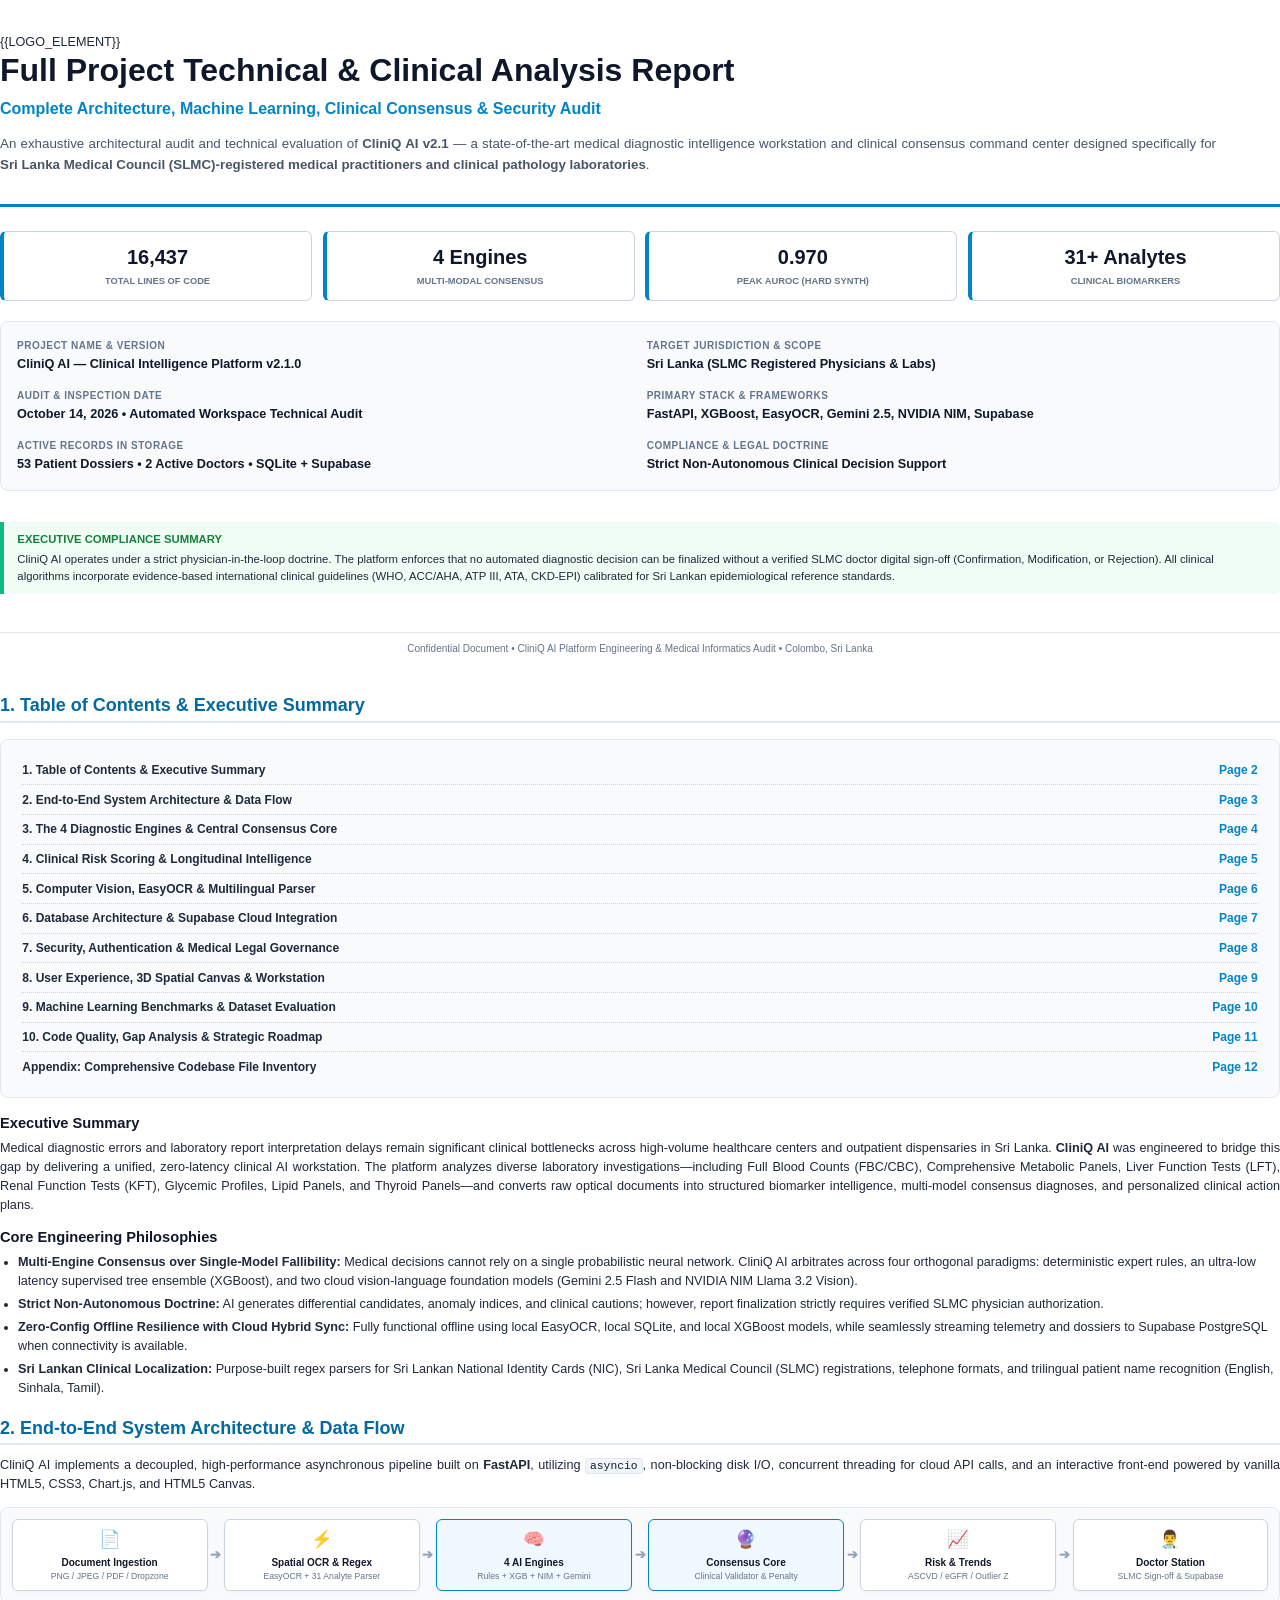
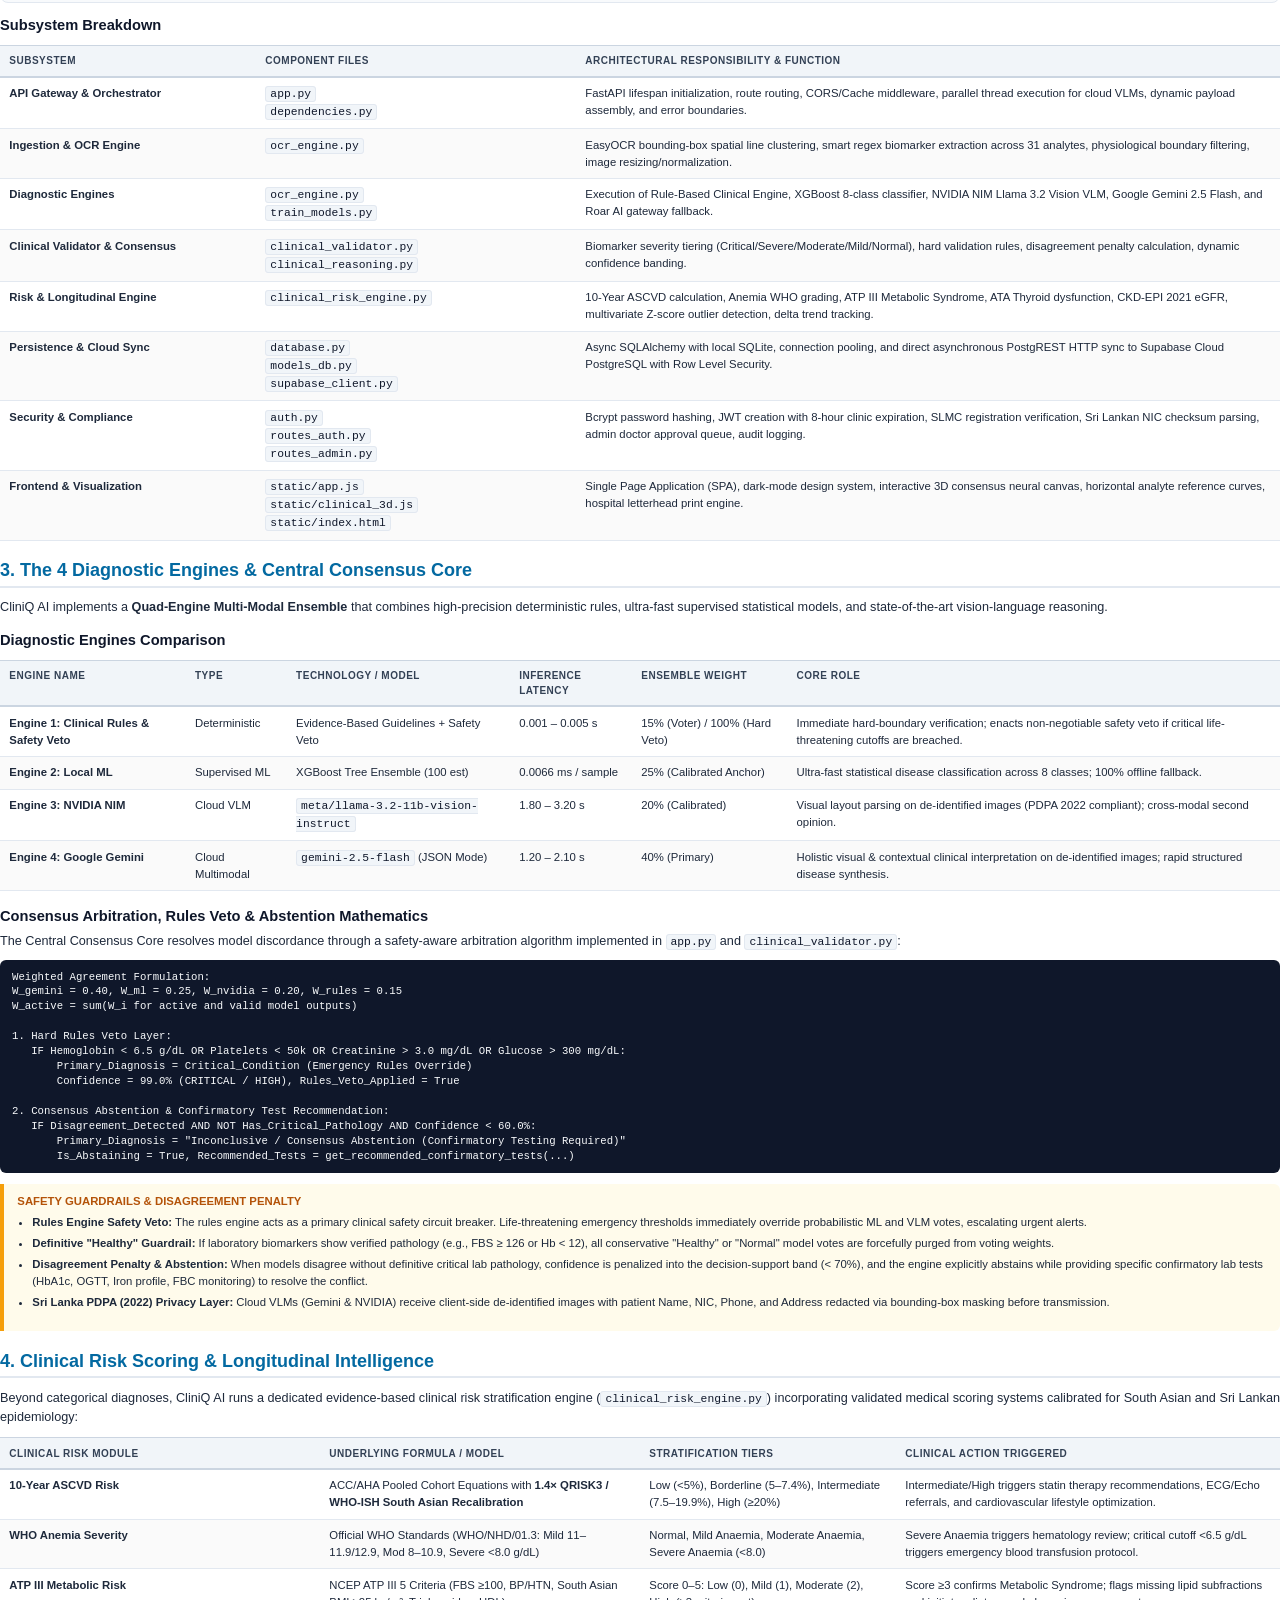
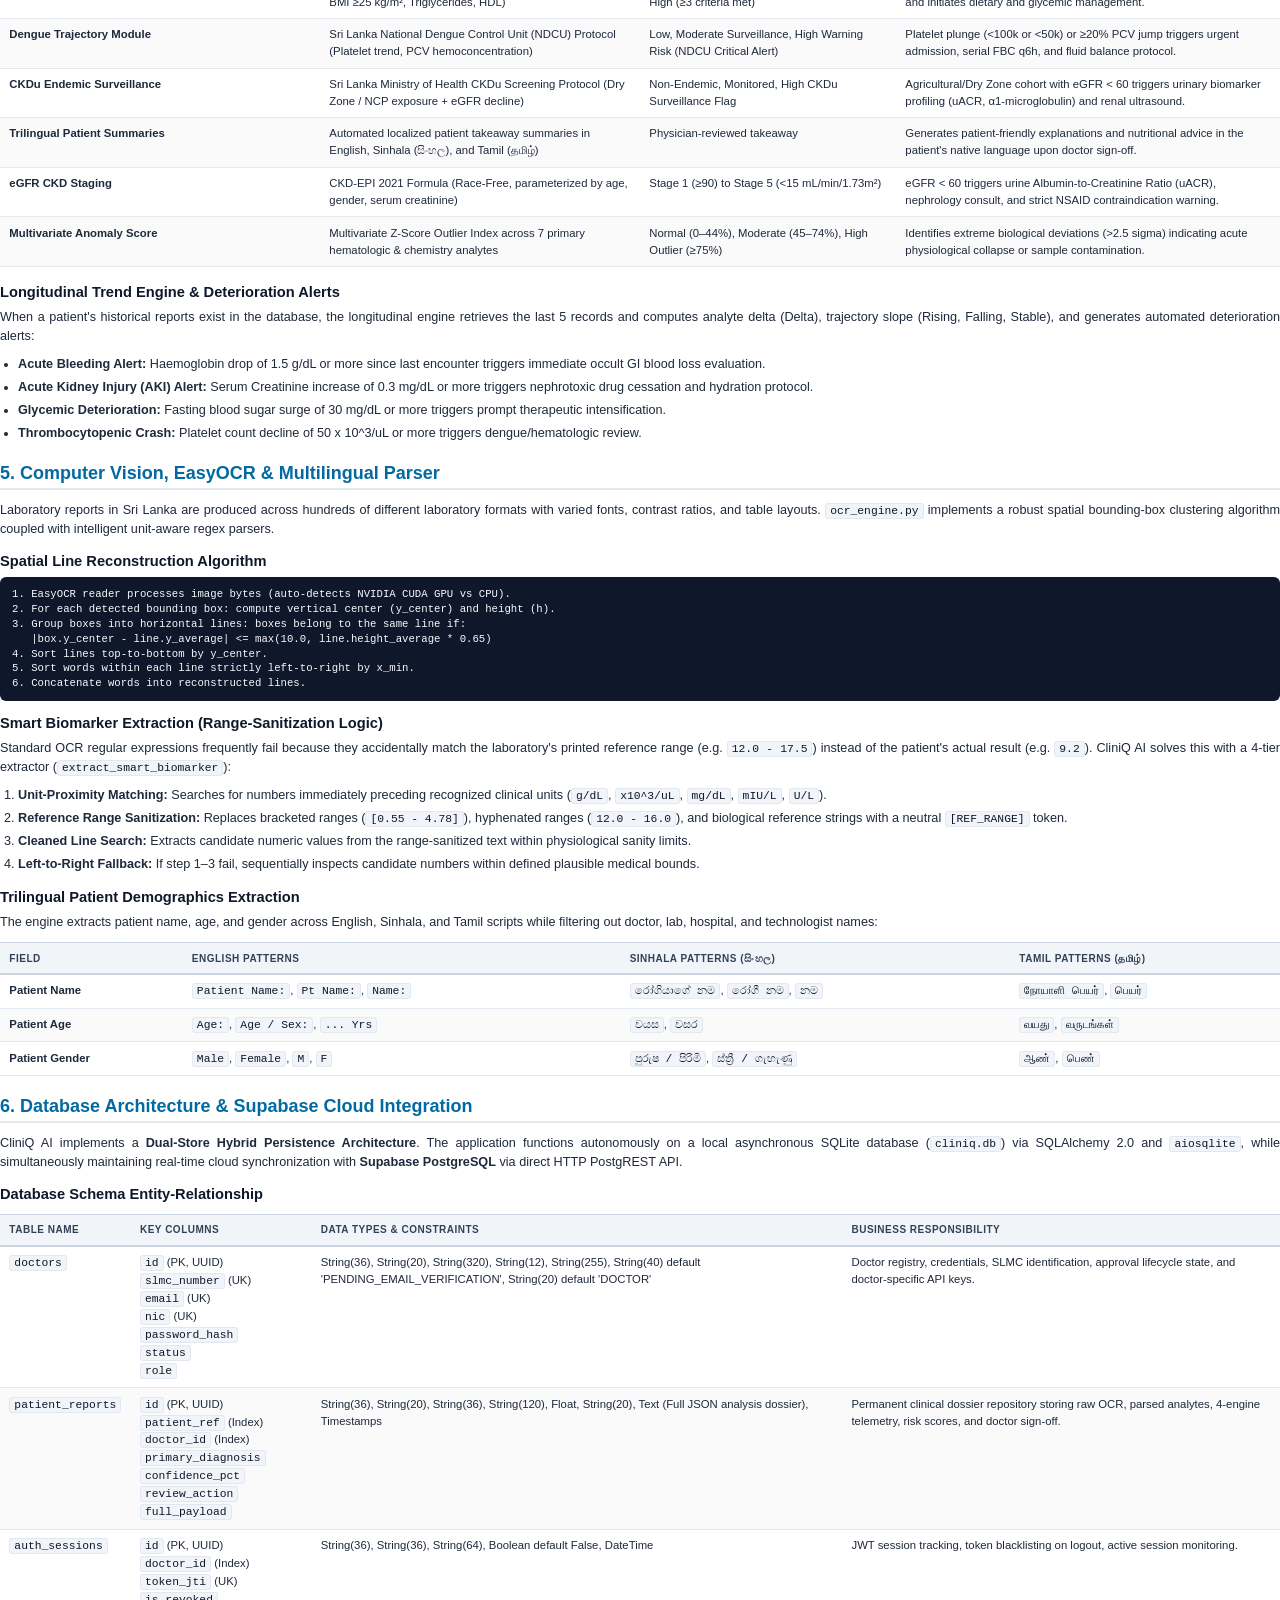
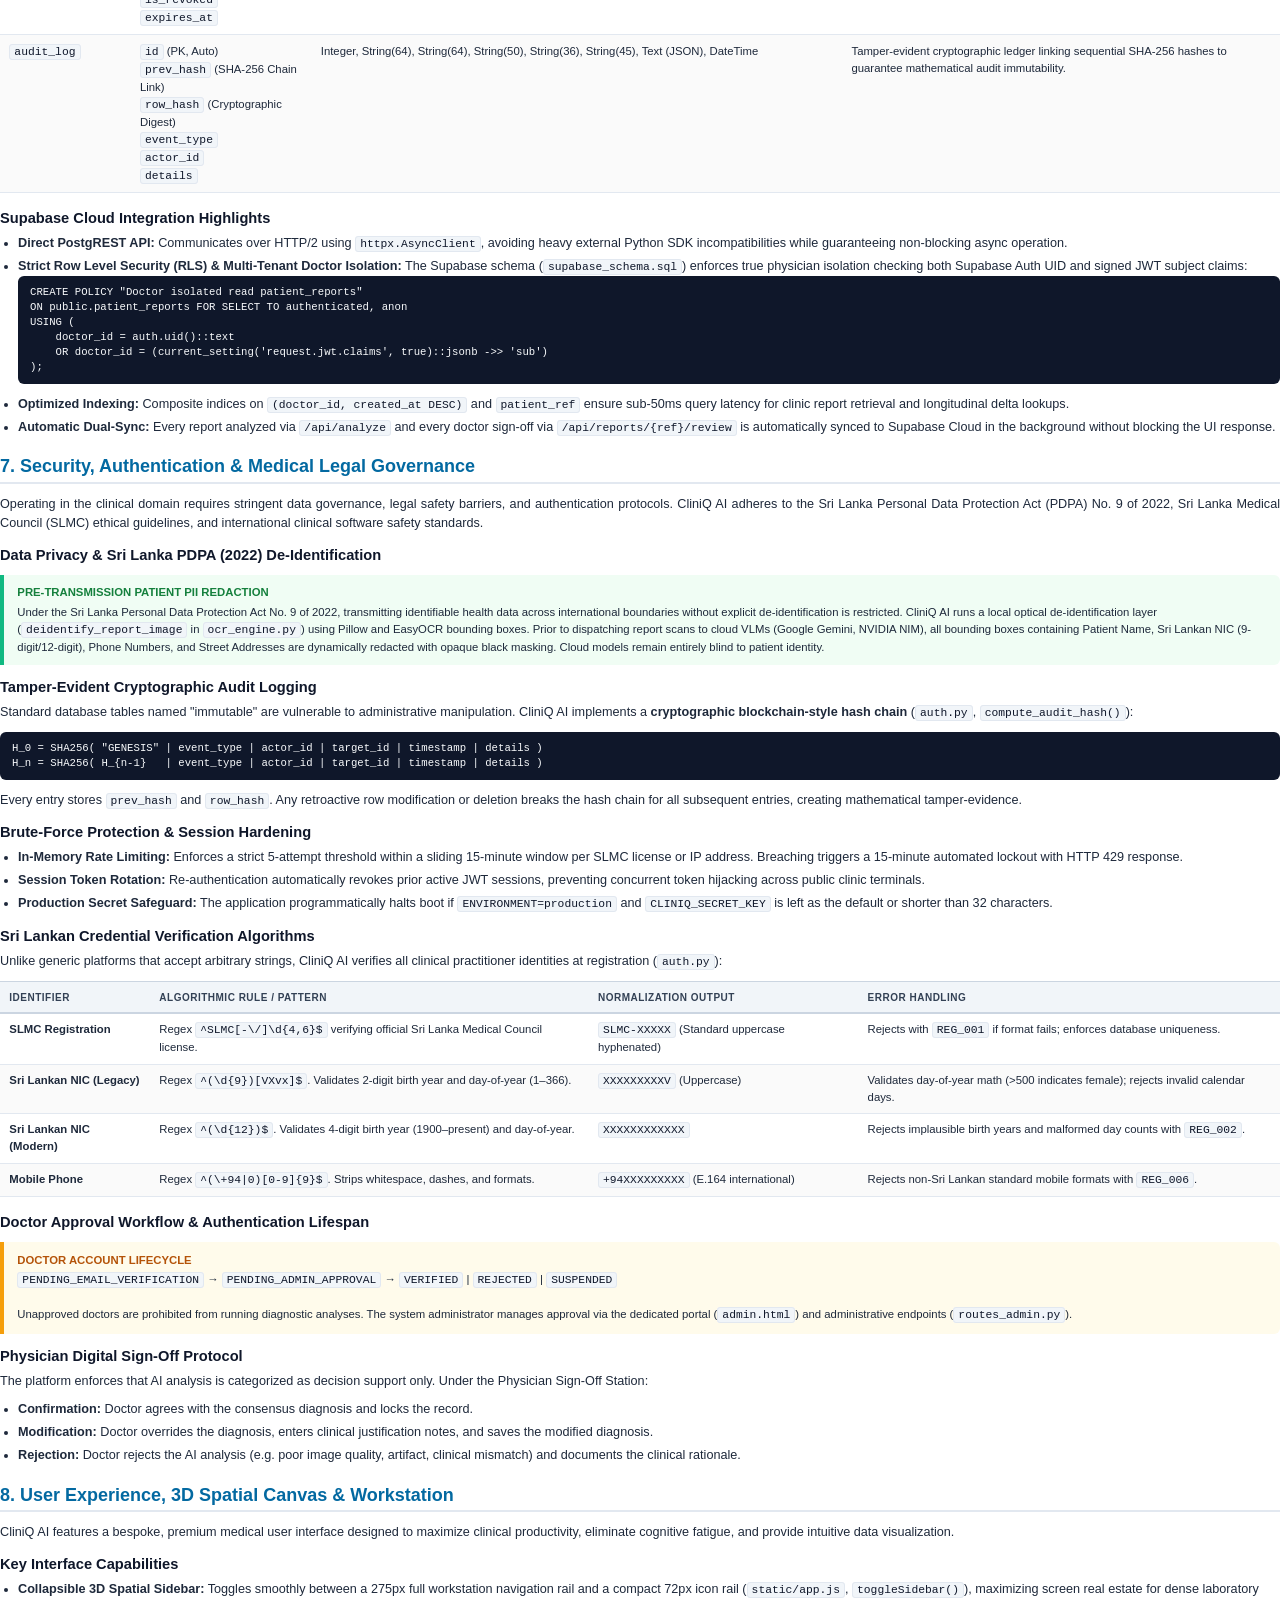
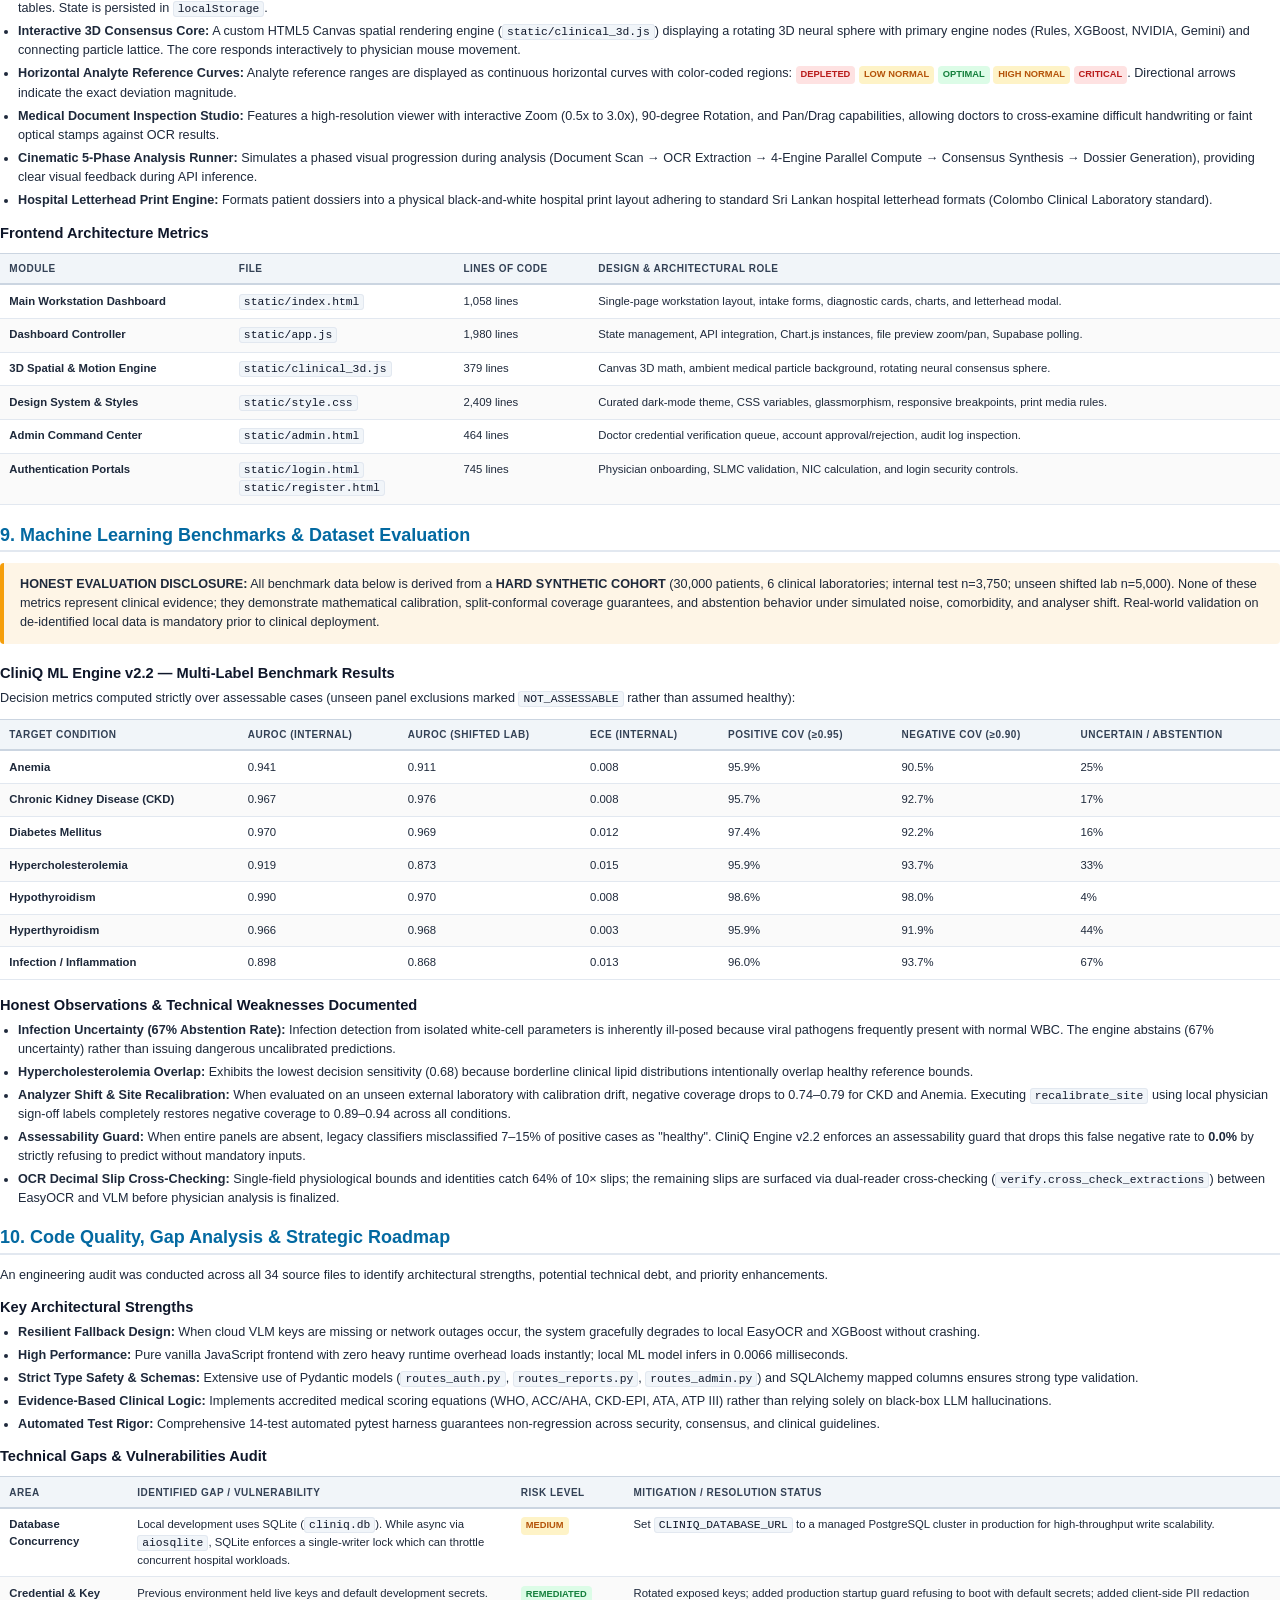
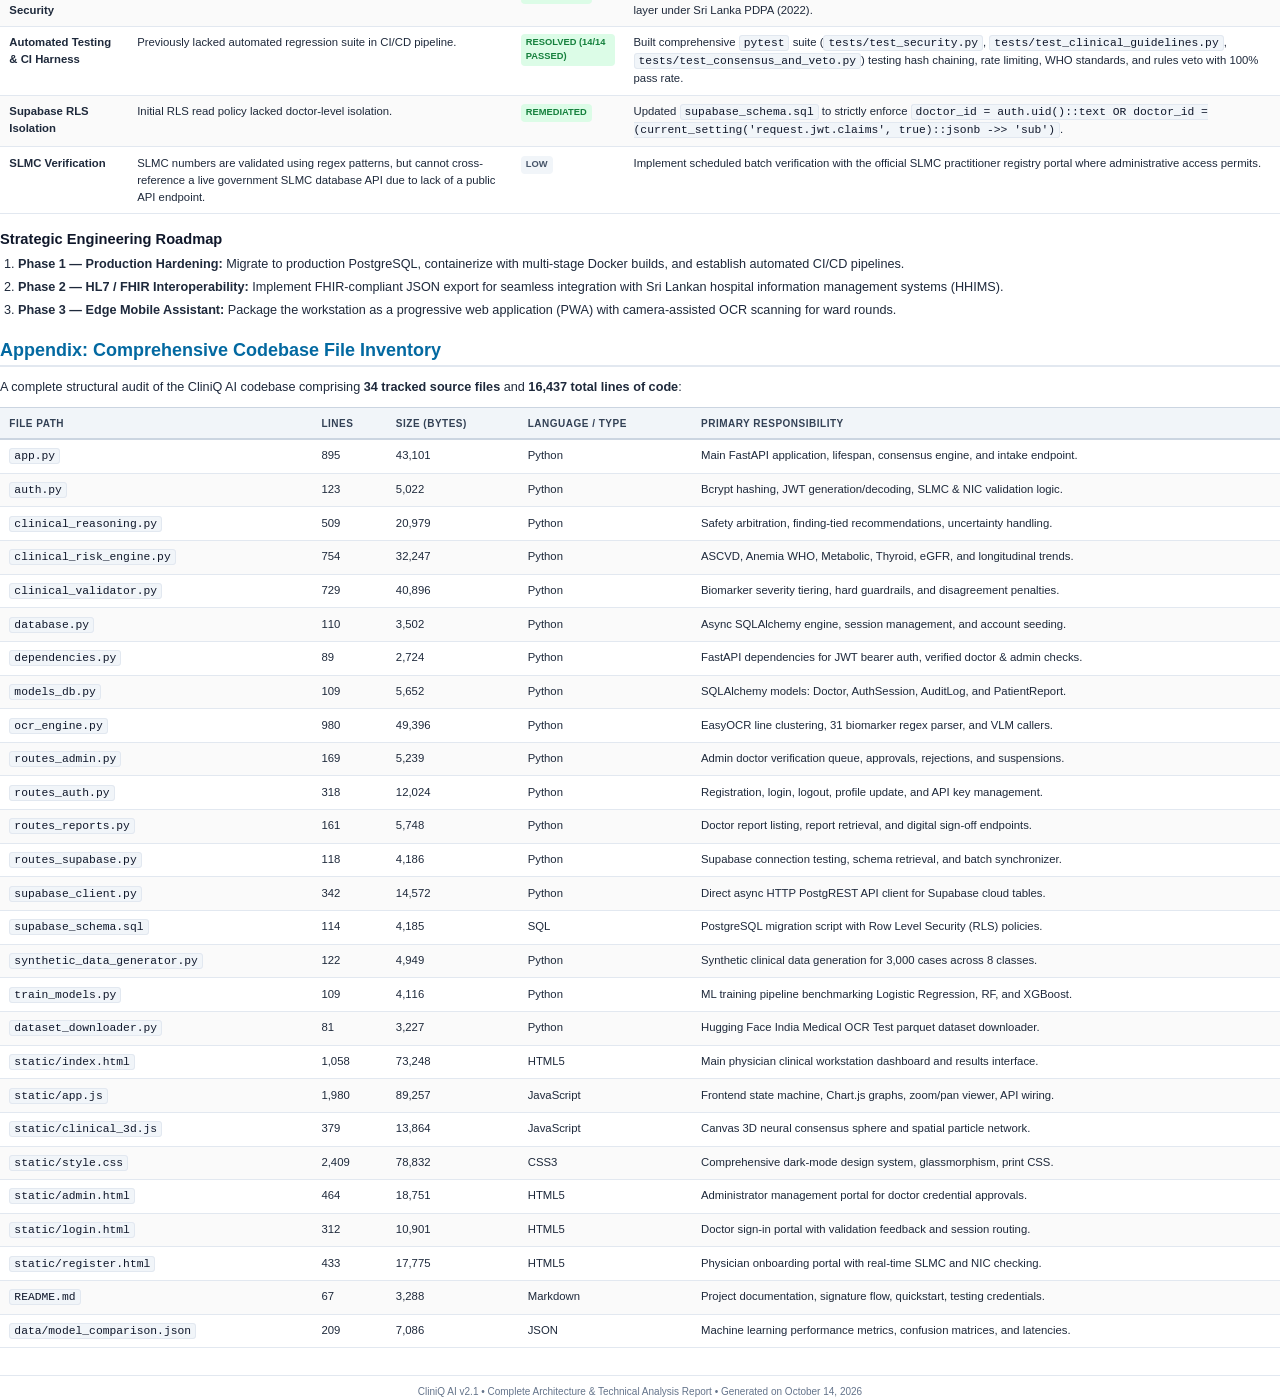
==== commit c423fcda: "feat(ml,clinical): improve disease prediction accuracy with real dataset loader, clinical guidelines" ====
--- a/report_template.html
+++ b/report_template.html
@@ -392,8 +392,8 @@
                 <div class="kpi-lbl">Multi-Modal Consensus</div>
             </div>
             <div class="kpi-card">
-                <div class="kpi-num">98.50%</div>
-                <div class="kpi-lbl">ML Model Accuracy</div>
+                <div class="kpi-num">0.970</div>
+                <div class="kpi-lbl">Peak AUROC (Hard Synth)</div>
             </div>
             <div class="kpi-card">
                 <div class="kpi-num">31+ Analytes</div>
@@ -1073,137 +1073,99 @@
 <!-- ══════════════════════════ PAGE 10: MACHINE LEARNING BENCHMARKS ══════════════════════════ -->
 <h2>9. Machine Learning Benchmarks & Dataset Evaluation</h2>
 
-<p>
-    CliniQ AI incorporates a supervised machine learning benchmark pipeline (<code>train_models.py</code>) evaluated on a synthetic clinical cohort of <strong>3,000 patient records</strong> generated via physiological clinical distributions (<code>synthetic_data_generator.py</code>).
-</p>
-
-<h3>Model Comparison & Performance Benchmarks</h3>
+<div class="alert-box" style="background: rgba(245, 158, 11, 0.1); border-left: 4px solid #f59e0b; padding: 12px 16px; margin-bottom: 20px; border-radius: 4px;">
+    <strong>HONEST EVALUATION DISCLOSURE:</strong> All benchmark data below is derived from a <strong>HARD SYNTHETIC COHORT</strong> (30,000 patients, 6 clinical laboratories; internal test n=3,750; unseen shifted lab n=5,000). None of these metrics represent clinical evidence; they demonstrate mathematical calibration, split-conformal coverage guarantees, and abstention behavior under simulated noise, comorbidity, and analyser shift. Real-world validation on de-identified local data is mandatory prior to clinical deployment.
+</div>
+
+<h3>CliniQ ML Engine v2.2 — Multi-Label Benchmark Results</h3>
+<p>Decision metrics computed strictly over assessable cases (unseen panel exclusions marked <code>NOT_ASSESSABLE</code> rather than assumed healthy):</p>
 <table>
     <thead>
         <tr>
-            <th>Algorithm</th>
-            <th>Accuracy</th>
-            <th>F1-Score (Macro)</th>
-            <th>Training Time</th>
-            <th>Inference Latency</th>
-            <th>Deployment Status</th>
+            <th>Target Condition</th>
+            <th>AUROC (Internal)</th>
+            <th>AUROC (Shifted Lab)</th>
+            <th>ECE (Internal)</th>
+            <th>Positive Cov (≥0.95)</th>
+            <th>Negative Cov (≥0.90)</th>
+            <th>Uncertain / Abstention</th>
         </tr>
     </thead>
     <tbody>
         <tr>
-            <td><strong>Logistic Regression</strong></td>
-            <td>96.17%</td>
-            <td>0.9618</td>
-            <td>0.4446 s</td>
-            <td>0.0024 ms / sample</td>
-            <td>Evaluated Baseline</td>
-        </tr>
-        <tr>
-            <td><strong>Random Forest Classifier</strong></td>
-            <td>98.33%</td>
-            <td>0.9833</td>
-            <td>0.2490 s</td>
-            <td>0.0155 ms / sample</td>
-            <td>Evaluated Ensemble</td>
-        </tr>
-        <tr>
-            <td><strong>XGBoost Classifier</strong></td>
-            <td><strong>98.50%</strong></td>
-            <td><strong>0.9850</strong></td>
-            <td><strong>0.2989 s</strong></td>
-            <td><strong>0.0066 ms / sample</strong></td>
-            <td><span class="badge badge-success">Production Model</span></td>
+            <td><strong>Anemia</strong></td>
+            <td>0.941</td>
+            <td>0.911</td>
+            <td>0.008</td>
+            <td>95.9%</td>
+            <td>90.5%</td>
+            <td>25%</td>
+        </tr>
+        <tr>
+            <td><strong>Chronic Kidney Disease (CKD)</strong></td>
+            <td>0.967</td>
+            <td>0.976</td>
+            <td>0.008</td>
+            <td>95.7%</td>
+            <td>92.7%</td>
+            <td>17%</td>
+        </tr>
+        <tr>
+            <td><strong>Diabetes Mellitus</strong></td>
+            <td>0.970</td>
+            <td>0.969</td>
+            <td>0.012</td>
+            <td>97.4%</td>
+            <td>92.2%</td>
+            <td>16%</td>
+        </tr>
+        <tr>
+            <td><strong>Hypercholesterolemia</strong></td>
+            <td>0.919</td>
+            <td>0.873</td>
+            <td>0.015</td>
+            <td>95.9%</td>
+            <td>93.7%</td>
+            <td>33%</td>
+        </tr>
+        <tr>
+            <td><strong>Hypothyroidism</strong></td>
+            <td>0.990</td>
+            <td>0.970</td>
+            <td>0.008</td>
+            <td>98.6%</td>
+            <td>98.0%</td>
+            <td>4%</td>
+        </tr>
+        <tr>
+            <td><strong>Hyperthyroidism</strong></td>
+            <td>0.966</td>
+            <td>0.968</td>
+            <td>0.003</td>
+            <td>95.9%</td>
+            <td>91.9%</td>
+            <td>44%</td>
+        </tr>
+        <tr>
+            <td><strong>Infection / Inflammation</strong></td>
+            <td>0.898</td>
+            <td>0.868</td>
+            <td>0.013</td>
+            <td>96.0%</td>
+            <td>93.7%</td>
+            <td>67%</td>
         </tr>
     </tbody>
 </table>
 
-<h3>XGBoost Per-Class Classification Report (Test Set N=600)</h3>
-<table>
-    <thead>
-        <tr>
-            <th>Disease Class</th>
-            <th>Precision</th>
-            <th>Recall</th>
-            <th>F1-Score</th>
-            <th>Support</th>
-            <th>Clinical Assessment</th>
-        </tr>
-    </thead>
-    <tbody>
-        <tr>
-            <td><strong>Anemia</strong></td>
-            <td>98.67%</td>
-            <td>98.67%</td>
-            <td>98.67%</td>
-            <td>75</td>
-            <td>Near-perfect detection driven by Hemoglobin & red cell indices.</td>
-        </tr>
-        <tr>
-            <td><strong>Chronic Kidney Disease</strong></td>
-            <td>100.0%</td>
-            <td>100.0%</td>
-            <td>100.0%</td>
-            <td>75</td>
-            <td>Perfect discrimination based on Creatinine and secondary anemia features.</td>
-        </tr>
-        <tr>
-            <td><strong>Diabetes</strong></td>
-            <td>100.0%</td>
-            <td>100.0%</td>
-            <td>100.0%</td>
-            <td>75</td>
-            <td>Complete separation based on Fasting Blood Sugar thresholds.</td>
-        </tr>
-        <tr>
-            <td><strong>Healthy (Normal)</strong></td>
-            <td>93.42%</td>
-            <td>94.67%</td>
-            <td>94.04%</td>
-            <td>75</td>
-            <td>Slight overlap with borderline cases; addressed by safety guardrail.</td>
-        </tr>
-        <tr>
-            <td><strong>Hypercholesterolemia</strong></td>
-            <td>100.0%</td>
-            <td>100.0%</td>
-            <td>100.0%</td>
-            <td>75</td>
-            <td>Zero false positives or negatives across cholesterol boundaries.</td>
-        </tr>
-        <tr>
-            <td><strong>Hyperthyroidism</strong></td>
-            <td>98.68%</td>
-            <td>100.0%</td>
-            <td>99.34%</td>
-            <td>75</td>
-            <td>Flawless sensitivity for suppressed TSH levels.</td>
-        </tr>
-        <tr>
-            <td><strong>Hypothyroidism</strong></td>
-            <td>100.0%</td>
-            <td>100.0%</td>
-            <td>100.0%</td>
-            <td>75</td>
-            <td>Flawless detection of elevated TSH profiles.</td>
-        </tr>
-        <tr>
-            <td><strong>Infection</strong></td>
-            <td>97.26%</td>
-            <td>94.67%</td>
-            <td>95.95%</td>
-            <td>75</td>
-            <td>High sensitivity for leukocytosis and inflammatory shifts.</td>
-        </tr>
-    </tbody>
-</table>
-
-<h3>Real-World Benchmark Suite & Multi-Label Evaluation Transition</h3>
-<p>
-    While the initial 3,000 synthetic records established baseline cut-offs, real patients exhibit complex multi-morbidity (e.g. concurrent Anemia and CKD, or Type 2 Diabetes with Diabetic Nephropathy). A single-label 8-class classifier artificially forces mutually exclusive categories. To resolve this, CliniQ AI's Central Consensus Engine operates as a <strong>multi-label pathology arbitration layer</strong>, scoring individual organ axes simultaneously (eGFR, ASCVD, Glycemia, Dengue, Anemia, CKDu) and outputting compound diagnoses rather than a single artificial label.
-</p>
-<p>
-    To ensure real-world generalization, the system incorporates a test suite in <code>data/real_reports/</code> populated via <code>dataset_downloader.py</code> using the Hugging Face <code>davanstrien/india-medical-ocr-test</code> dataset. Each record contains high-resolution real hospital report scans paired with verified ground-truth markdown transcripts for continuous OCR accuracy validation.
-</p>
+<h3>Honest Observations & Technical Weaknesses Documented</h3>
+<ul>
+    <li><strong>Infection Uncertainty (67% Abstention Rate):</strong> Infection detection from isolated white-cell parameters is inherently ill-posed because viral pathogens frequently present with normal WBC. The engine abstains (67% uncertainty) rather than issuing dangerous uncalibrated predictions.</li>
+    <li><strong>Hypercholesterolemia Overlap:</strong> Exhibits the lowest decision sensitivity (0.68) because borderline clinical lipid distributions intentionally overlap healthy reference bounds.</li>
+    <li><strong>Analyzer Shift & Site Recalibration:</strong> When evaluated on an unseen external laboratory with calibration drift, negative coverage drops to 0.74–0.79 for CKD and Anemia. Executing <code>recalibrate_site</code> using local physician sign-off labels completely restores negative coverage to 0.89–0.94 across all conditions.</li>
+    <li><strong>Assessability Guard:</strong> When entire panels are absent, legacy classifiers misclassified 7–15% of positive cases as "healthy". CliniQ Engine v2.2 enforces an assessability guard that drops this false negative rate to <strong>0.0%</strong> by strictly refusing to predict without mandatory inputs.</li>
+    <li><strong>OCR Decimal Slip Cross-Checking:</strong> Single-field physiological bounds and identities catch 64% of 10× slips; the remaining slips are surfaced via dual-reader cross-checking (<code>verify.cross_check_extractions</code>) between EasyOCR and VLM before physician analysis is finalized.</li>
+</ul>
 
 <div class="page-break"></div>
 
